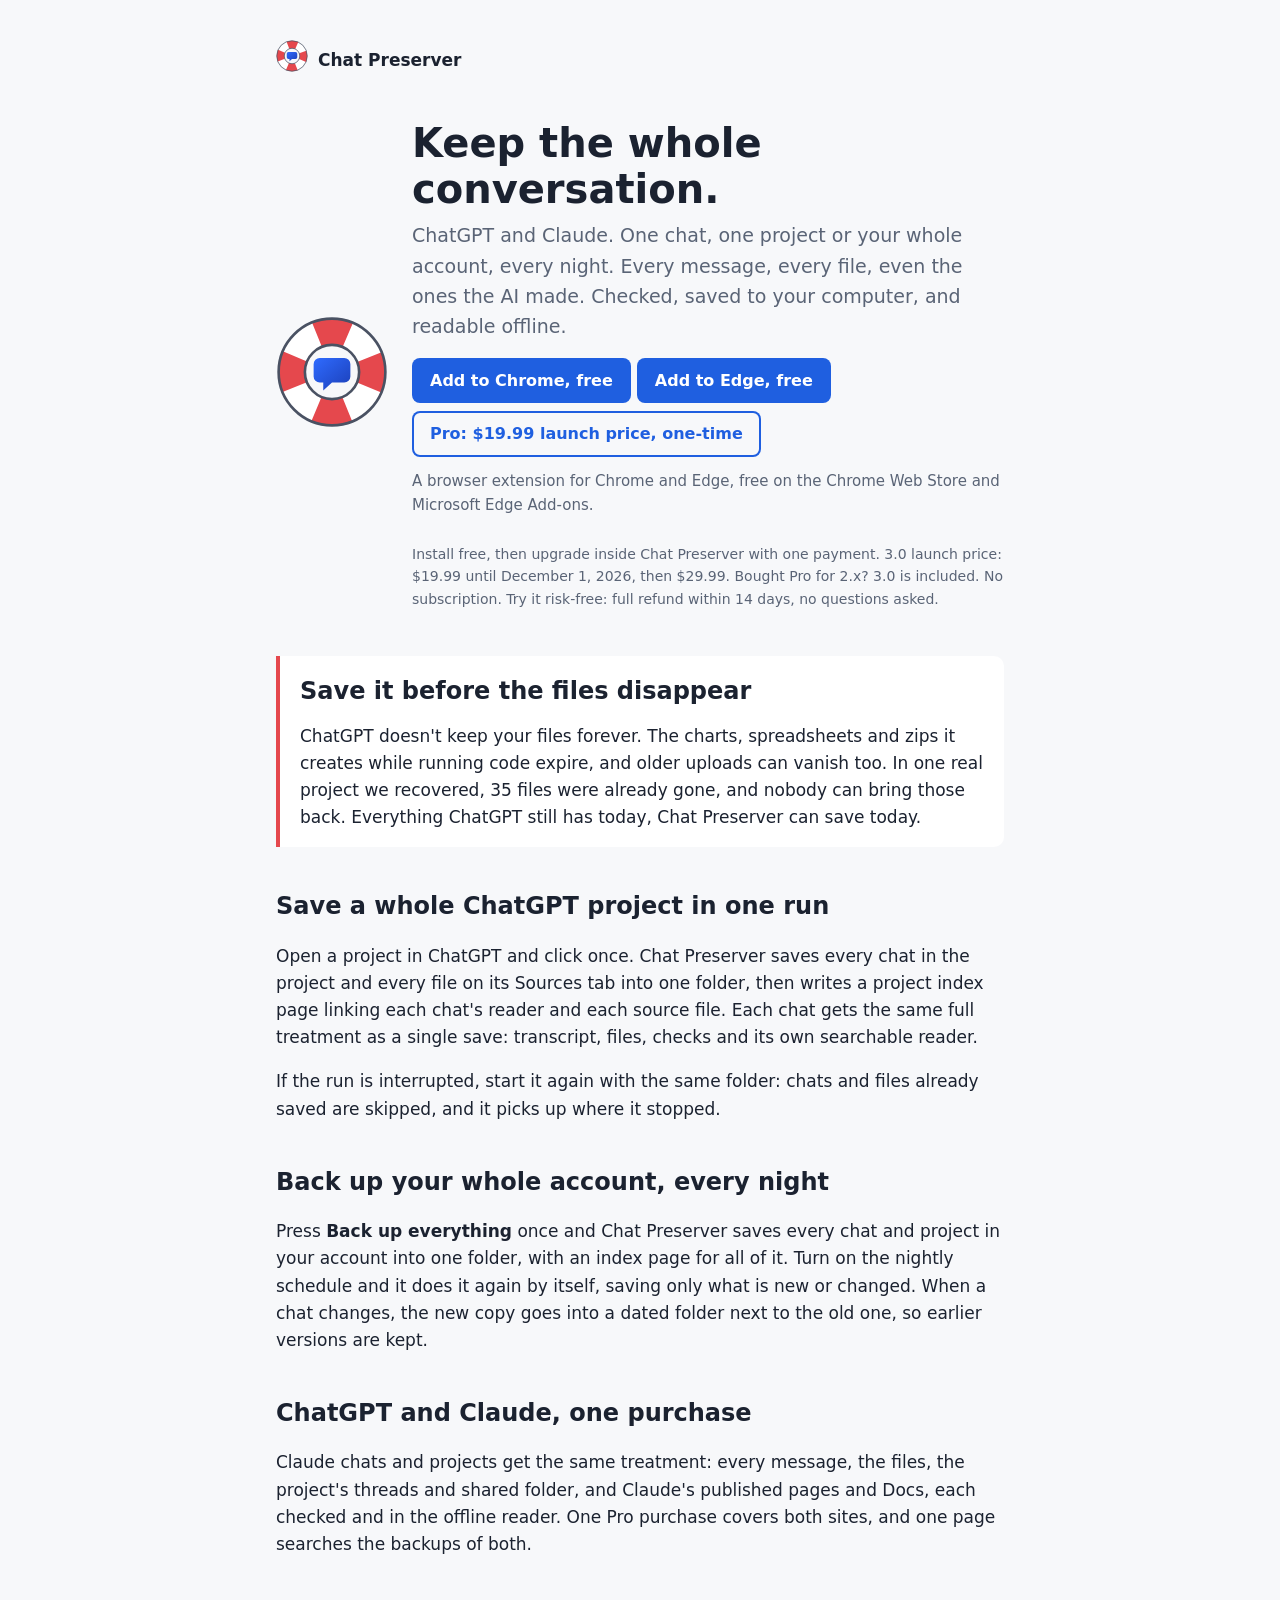
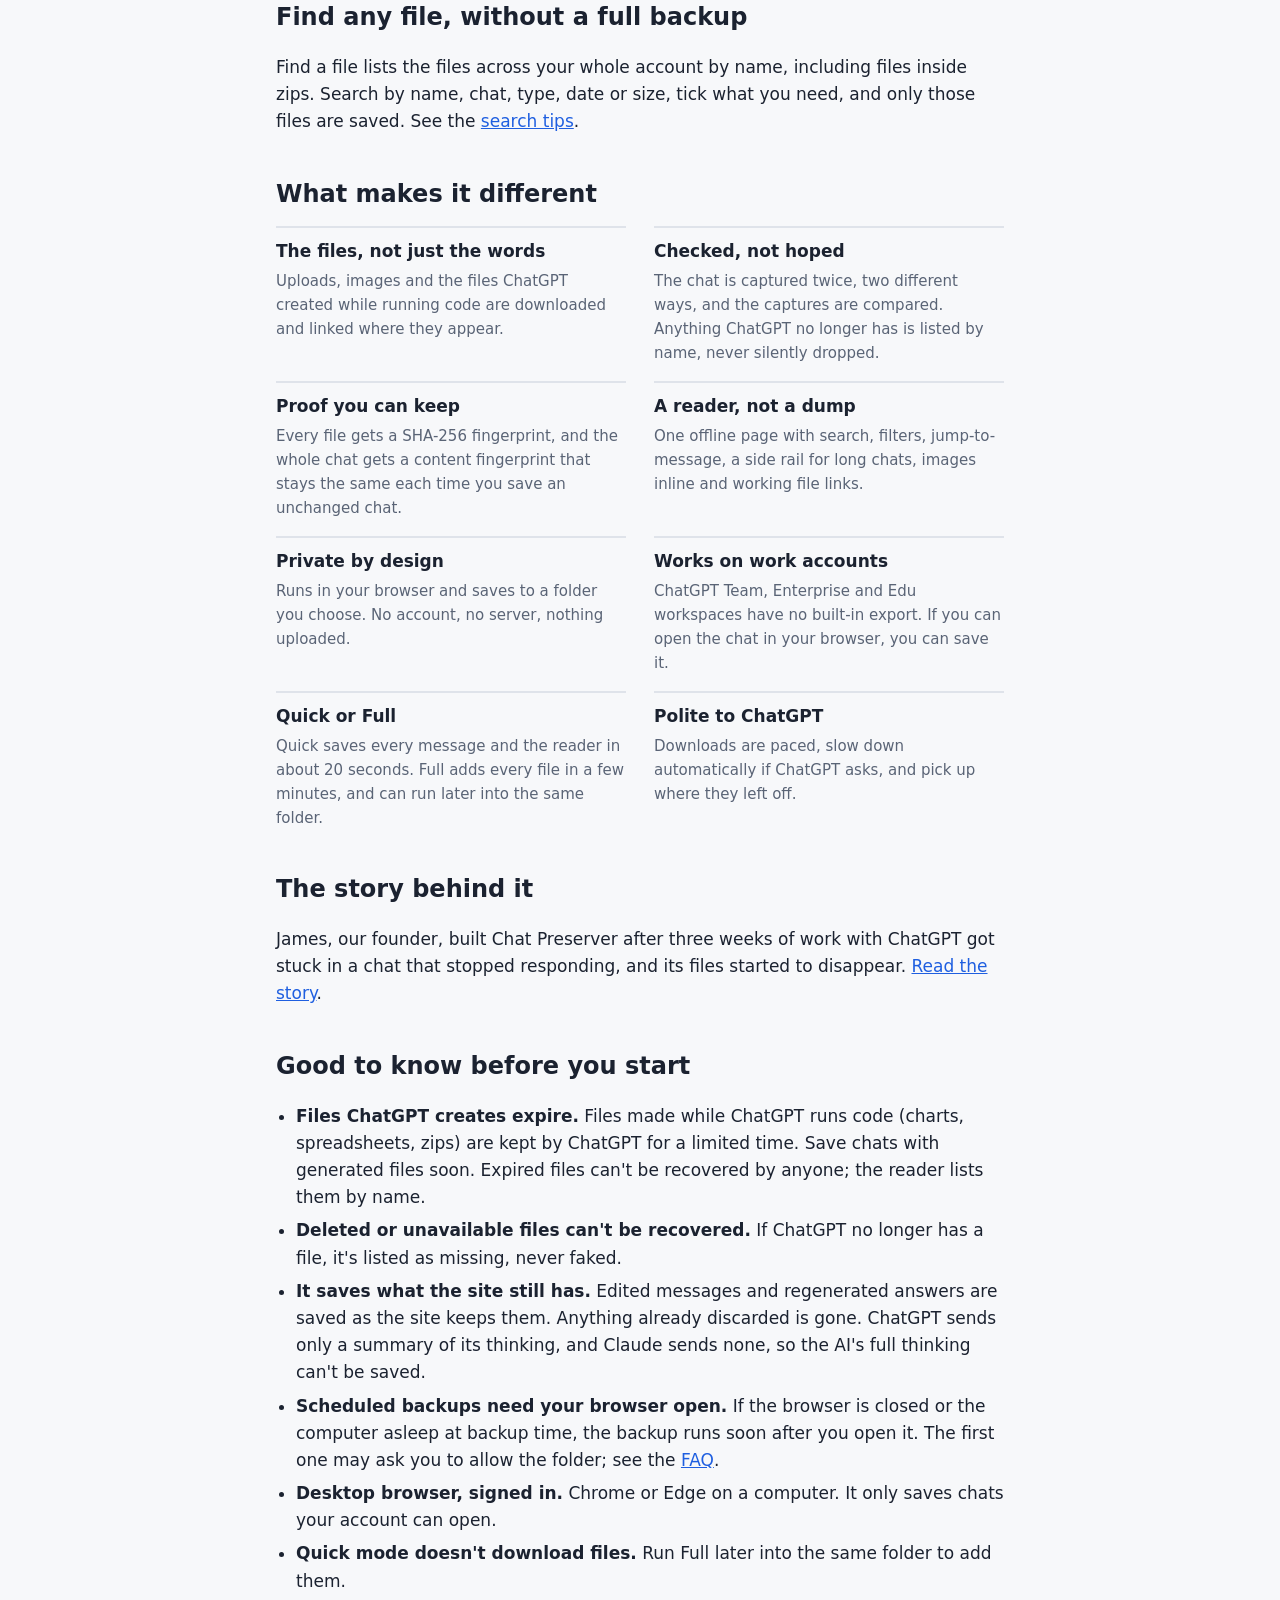
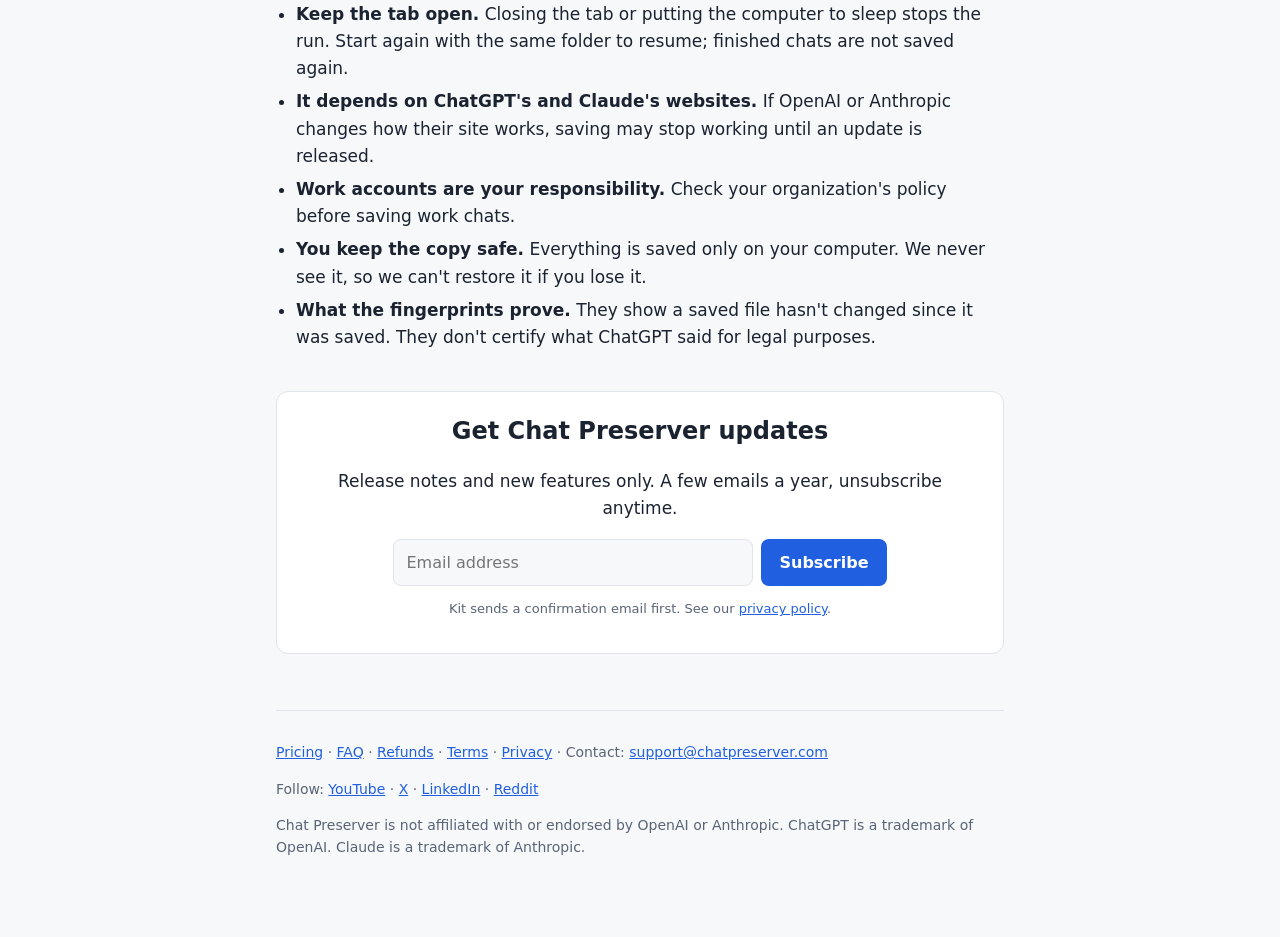
==== index.html @ 9f82b0f8 "3.0 site: FAQ page, pricing and launch price notice, Claude and whole-account backup copy, privacy f" ====
<!doctype html>
<html lang="en">
<head>
<meta charset="utf-8">
<meta name="viewport" content="width=device-width, initial-scale=1">
<meta name="color-scheme" content="light dark">
<title>Chat Preserver: back up your ChatGPT and Claude chats, with their files</title>
<meta name="description" content="Back up your whole ChatGPT and Claude account, every night: every chat, project and file, checked, versioned and in a searchable offline reader.">
<link rel="icon" href="favicon.png">
<link rel="stylesheet" href="style.css">
</head>
<body>
<main>
  <header class="top"><a href="./"><img src="icon.svg" alt=""></a><a href="./">Chat Preserver</a></header>

  <section class="hero">
    <img src="icon.svg" alt="Chat Preserver icon: a chat bubble inside a life ring">
    <div>
      <h1>Keep the whole conversation.</h1>
      <p class="sub">ChatGPT and Claude. One chat, one project or your whole account, every night. Every message, every file, even the ones the AI made. Checked, saved to your computer, and readable offline.</p>
      <p class="cta"><a class="button" href="https://chromewebstore.google.com/detail/lnanhkpmopngcncfocjbonpcolkplkpj">Add to Chrome, free</a><a class="button" href="https://microsoftedge.microsoft.com/addons/detail/ndkpbcppocceaidgeeogmkhkhfbmdhgp">Add to Edge, free</a><a class="button secondary" href="pricing/">Pro: $19.99 launch price, one-time</a><br><span>A browser extension for Chrome and Edge, free on the Chrome Web Store and Microsoft Edge Add-ons.</span></p>
      <p class="signup"><span>Install free, then upgrade inside Chat Preserver with one payment. 3.0 launch price: $19.99 until December 1, 2026, then $29.99. Bought Pro for 2.x? 3.0 is included. No subscription. Try it risk-free: full refund within 14 days, no questions asked.</span></p>
    </div>
  </section>

  <div class="urgent">
    <h2>Save it before the files disappear</h2>
    <p>ChatGPT doesn't keep your files forever. The charts, spreadsheets and zips it creates while running code expire, and older uploads can vanish too. In one real project we recovered, 35 files were already gone, and nobody can bring those back. Everything ChatGPT still has today, Chat Preserver can save today.</p>
  </div>

  <h2>Save a whole ChatGPT project in one run</h2>
  <p>Open a project in ChatGPT and click once. Chat Preserver saves every chat in the project and every file on its Sources tab into one folder, then writes a project index page linking each chat's reader and each source file. Each chat gets the same full treatment as a single save: transcript, files, checks and its own searchable reader.</p>
  <p>If the run is interrupted, start it again with the same folder: chats and files already saved are skipped, and it picks up where it stopped.</p>

  <h2>Back up your whole account, every night</h2>
  <p>Press <strong>Back up everything</strong> once and Chat Preserver saves every chat and project in your account into one folder, with an index page for all of it. Turn on the nightly schedule and it does it again by itself, saving only what is new or changed. When a chat changes, the new copy goes into a dated folder next to the old one, so earlier versions are kept.</p>

  <h2>ChatGPT and Claude, one purchase</h2>
  <p>Claude chats and projects get the same treatment: every message, the files, the project's threads and shared folder, and Claude's published pages and Docs, each checked and in the offline reader. One Pro purchase covers both sites, and one page searches the backups of both.</p>

  <h2>Find any file, without a full backup</h2>
  <p>Find a file lists the files across your whole account by name, including files inside zips. Search by name, chat, type, date or size, tick what you need, and only those files are saved. See the <a href="faq/#find">search tips</a>.</p>

  <h2>What makes it different</h2>
  <div class="grid">
    <div><h3>The files, not just the words</h3><p>Uploads, images and the files ChatGPT created while running code are downloaded and linked where they appear.</p></div>
    <div><h3>Checked, not hoped</h3><p>The chat is captured twice, two different ways, and the captures are compared. Anything ChatGPT no longer has is listed by name, never silently dropped.</p></div>
    <div><h3>Proof you can keep</h3><p>Every file gets a SHA-256 fingerprint, and the whole chat gets a content fingerprint that stays the same each time you save an unchanged chat.</p></div>
    <div><h3>A reader, not a dump</h3><p>One offline page with search, filters, jump-to-message, a side rail for long chats, images inline and working file links.</p></div>
    <div><h3>Private by design</h3><p>Runs in your browser and saves to a folder you choose. No account, no server, nothing uploaded.</p></div>
    <div><h3>Works on work accounts</h3><p>ChatGPT Team, Enterprise and Edu workspaces have no built-in export. If you can open the chat in your browser, you can save it.</p></div>
    <div><h3>Quick or Full</h3><p>Quick saves every message and the reader in about 20 seconds. Full adds every file in a few minutes, and can run later into the same folder.</p></div>
    <div><h3>Polite to ChatGPT</h3><p>Downloads are paced, slow down automatically if ChatGPT asks, and pick up where they left off.</p></div>
  </div>

  <h2>The story behind it</h2>
  <p>James, our founder, built Chat Preserver after three weeks of work with ChatGPT got stuck in a chat that stopped responding, and its files started to disappear. <a href="story/">Read the story</a>.</p>

  <h2>Good to know before you start</h2>
  <ul>
    <li><strong>Files ChatGPT creates expire.</strong> Files made while ChatGPT runs code (charts, spreadsheets, zips) are kept by ChatGPT for a limited time. Save chats with generated files soon. Expired files can't be recovered by anyone; the reader lists them by name.</li>
    <li><strong>Deleted or unavailable files can't be recovered.</strong> If ChatGPT no longer has a file, it's listed as missing, never faked.</li>
    <li><strong>It saves what the site still has.</strong> Edited messages and regenerated answers are saved as the site keeps them. Anything already discarded is gone. ChatGPT sends only a summary of its thinking, and Claude sends none, so the AI's full thinking can't be saved.</li>
    <li><strong>Scheduled backups need your browser open.</strong> If the browser is closed or the computer asleep at backup time, the backup runs soon after you open it. The first one may ask you to allow the folder; see the <a href="faq/#schedule">FAQ</a>.</li>
    <li><strong>Desktop browser, signed in.</strong> Chrome or Edge on a computer. It only saves chats your account can open.</li>
    <li><strong>Quick mode doesn't download files.</strong> Run Full later into the same folder to add them.</li>
    <li><strong>Keep the tab open.</strong> Closing the tab or putting the computer to sleep stops the run. Start again with the same folder to resume; finished chats are not saved again.</li>
    <li><strong>It depends on ChatGPT's and Claude's websites.</strong> If OpenAI or Anthropic changes how their site works, saving may stop working until an update is released.</li>
    <li><strong>Work accounts are your responsibility.</strong> Check your organization's policy before saving work chats.</li>
    <li><strong>You keep the copy safe.</strong> Everything is saved only on your computer. We never see it, so we can't restore it if you lose it.</li>
    <li><strong>What the fingerprints prove.</strong> They show a saved file hasn't changed since it was saved. They don't certify what ChatGPT said for legal purposes.</li>
  </ul>

  <section class="updates" id="updates">
    <h2>Get Chat Preserver updates</h2>
    <p>Release notes and new features only. A few emails a year, unsubscribe anytime.</p>
    <form action="https://app.kit.com/forms/10075467/subscriptions" method="post">
      <label class="sr" for="updates-email">Email address</label>
      <input id="updates-email" name="email_address" type="email" placeholder="Email address" autocomplete="email" required>
      <button class="button" type="submit">Subscribe</button>
    </form>
    <p class="fine">Kit sends a confirmation email first. See our <a href="privacy/">privacy policy</a>.</p>
  </section>

  <footer>
    <p><a href="pricing/">Pricing</a> · <a href="faq/">FAQ</a> · <a href="refunds/">Refunds</a> · <a href="terms/">Terms</a> · <a href="privacy/">Privacy</a> · Contact: <a href="mailto:support@chatpreserver.com">support@chatpreserver.com</a></p>
    <p>Follow: <a href="https://www.youtube.com/@ChatPreserver">YouTube</a> · <a href="https://x.com/chatpreserver">X</a> · <a href="https://www.linkedin.com/company/chat-preserver">LinkedIn</a> · <a href="https://www.reddit.com/user/ChatPreserverDev">Reddit</a></p>
    <p>Chat Preserver is not affiliated with or endorsed by OpenAI or Anthropic. ChatGPT is a trademark of OpenAI. Claude is a trademark of Anthropic.</p>
  </footer>
</main>
</body>
</html>
---- style.css ----
:root { --bg: #f7f8fa; --fg: #1b2230; --muted: #5a6476; --line: #dfe3ea; --card: #fff; --accent: #1f5fe0; }
@media (prefers-color-scheme: dark) { :root { --bg: #12161d; --fg: #e7eaf0; --muted: #9ba5b6; --line: #2a3140; --card: #191e27; --accent: #6b9dff; } }
* { box-sizing: border-box; }
body { margin: 0; background: var(--bg); color: var(--fg); font: 17px/1.6 system-ui, -apple-system, "Segoe UI", sans-serif; }
main { max-width: 760px; margin: 0 auto; padding: 40px 16px 64px; }
a { color: var(--accent); }
header.top { display: flex; align-items: center; gap: 10px; font-weight: 700; }
header.top img { width: 32px; height: 32px; }
header.top a { color: inherit; text-decoration: none; }
.hero { display: grid; grid-template-columns: auto 1fr; gap: 24px; align-items: center; margin: 40px 0 32px; }
.hero img { width: 112px; height: 112px; }
h1 { font-size: 40px; line-height: 1.15; margin: 0 0 8px; }
h2 { font-size: 24px; margin: 40px 0 12px; }
h3 { font-size: 17px; margin: 0 0 4px; }
.sub { color: var(--muted); font-size: 19px; margin: 0; }
.cta { margin-top: 16px; color: var(--muted); font-size: 15px; }
.grid { display: grid; grid-template-columns: repeat(2, minmax(0, 1fr)); gap: 16px 28px; }
.grid div { border-top: 2px solid var(--line); padding-top: 10px; }
.grid p { margin: 0; color: var(--muted); font-size: 15px; }
ul { padding-left: 20px; } li { margin: 6px 0; }
table { border-collapse: collapse; width: 100%; font-size: 15px; }
th, td { text-align: left; vertical-align: top; padding: 8px 10px; border-bottom: 1px solid var(--line); }
.tablewrap { overflow-x: auto; }
footer { margin-top: 56px; padding-top: 16px; border-top: 1px solid var(--line); color: var(--muted); font-size: 14px; }
@media (max-width: 600px) { .hero, .grid { grid-template-columns: 1fr; } h1 { font-size: 32px; } }
.signup { margin-top: 18px; font-size: 14px; color: var(--muted); }
.signup span { display: inline-block; margin-top: 8px; }
.button { display: inline-block; background: var(--accent); color: #fff; text-decoration: none; font-weight: 600; font-size: 16px; padding: 10px 18px; border-radius: 8px; }
.button:hover { filter: brightness(1.08); }
.button.secondary { background: transparent; color: var(--accent); box-shadow: inset 0 0 0 2px var(--accent); }
.cta .button { margin: 0 6px 8px 0; }
.cta span { display: inline-block; margin-top: 4px; }
.urgent { margin: 8px 0 0; padding: 4px 20px 16px; border-left: 4px solid #e5484d; background: var(--card); border-radius: 0 10px 10px 0; }
.urgent h2 { margin-top: 12px; }
.urgent p { margin: 0; }

/* Email updates signup (Kit form, posted without Kit's script) */
.updates { margin: 40px 0 8px; padding: 20px 22px; background: var(--card); border: 1px solid var(--line); border-radius: 12px; text-align: center; }
.updates h2 { margin-top: 0; }
.updates form { display: flex; gap: 8px; flex-wrap: wrap; justify-content: center; margin: 14px 0 6px; }
.updates input { flex: 1 1 240px; max-width: 360px; font: inherit; font-size: 16px; padding: 10px 12px; border: 1px solid var(--line); border-radius: 8px; background: var(--bg); color: inherit; }
.updates button { border: 0; cursor: pointer; font-family: inherit; }
.updates .fine { font-size: 13px; color: var(--muted); }
.sr { position: absolute; width: 1px; height: 1px; overflow: hidden; clip: rect(0 0 0 0); white-space: nowrap; }

/* Price notice (3.0 launch price) */
.notice { margin: 20px 0 8px; padding: 6px 20px; border-left: 4px solid var(--accent); background: var(--card); border-radius: 0 10px 10px 0; }
.notice p { margin: 10px 0; }

/* FAQ */
.faq h3 { font-size: 18px; margin: 28px 0 6px; }
.faq p, .faq ul { margin: 6px 0; }
.toc { columns: 2; font-size: 15px; } @media (max-width: 600px) { .toc { columns: 1; } }
code { font-size: 0.92em; background: var(--card); border: 1px solid var(--line); border-radius: 4px; padding: 0 4px; }
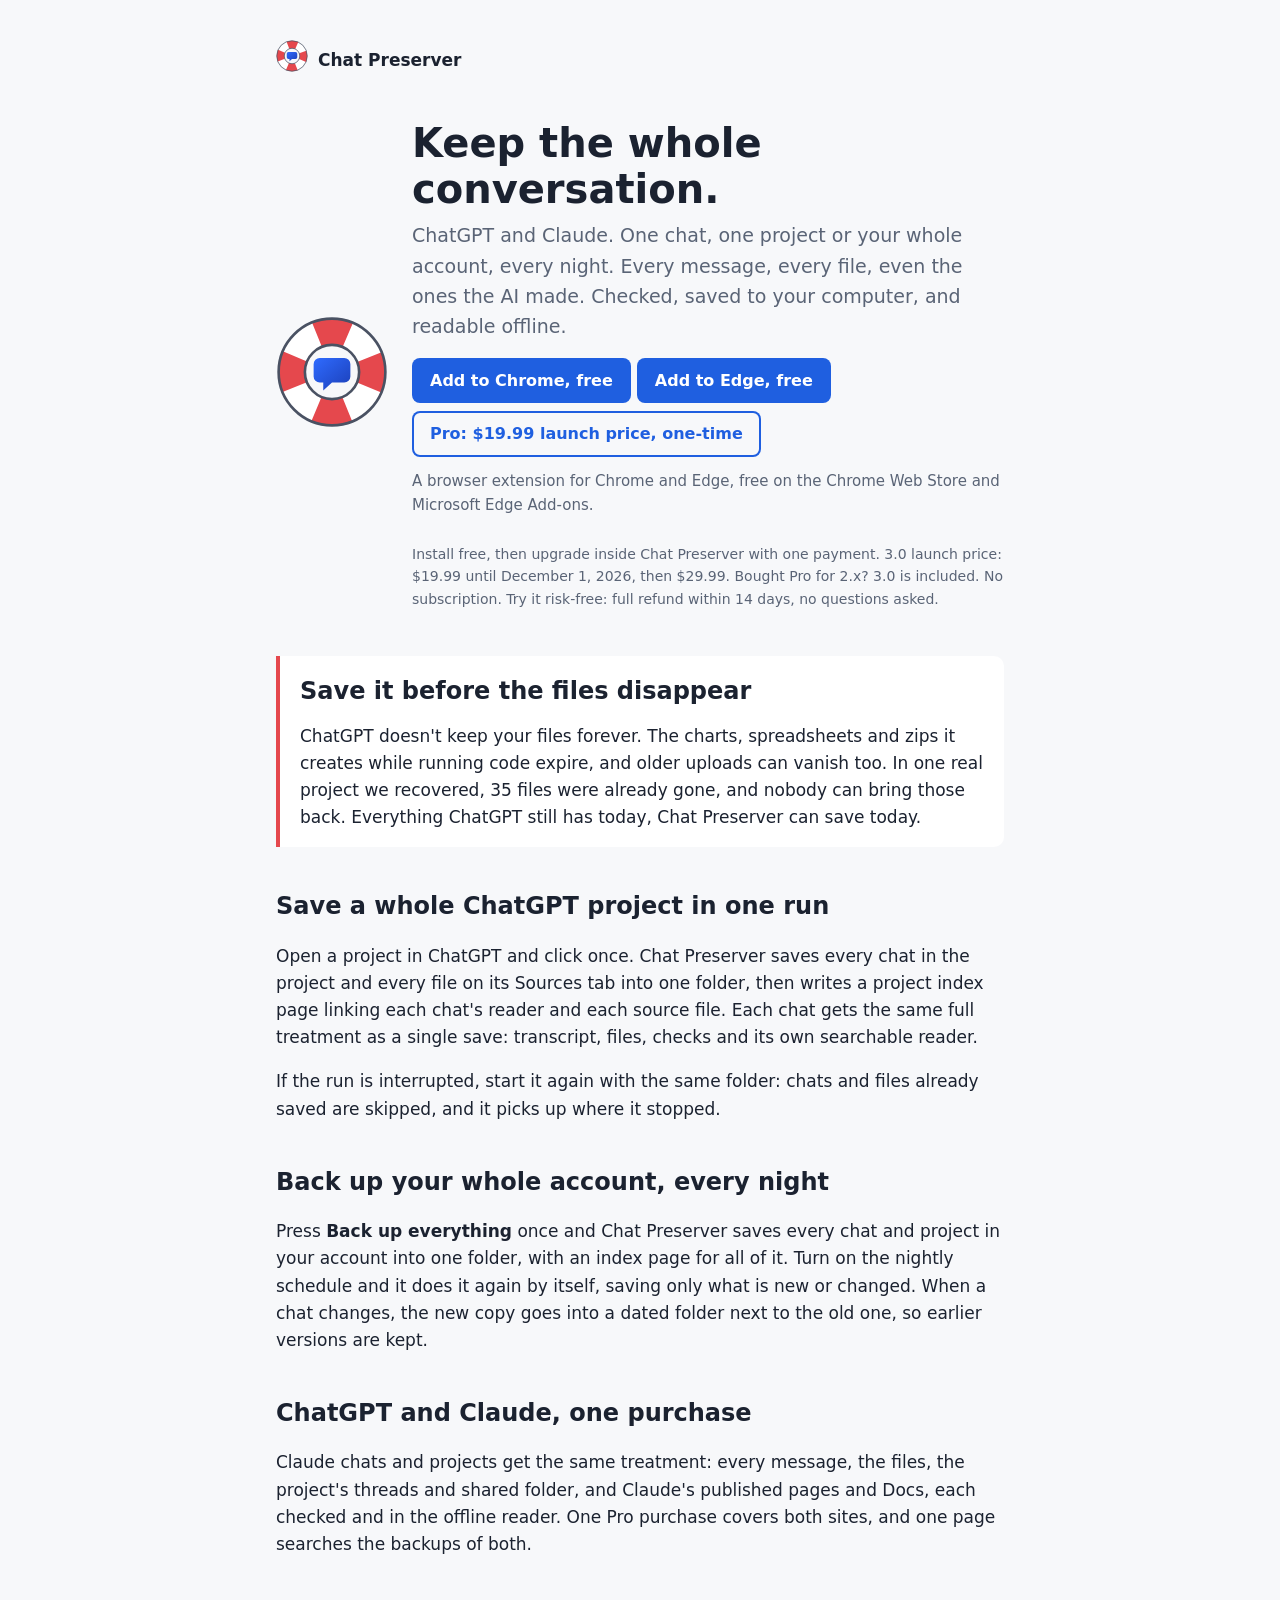
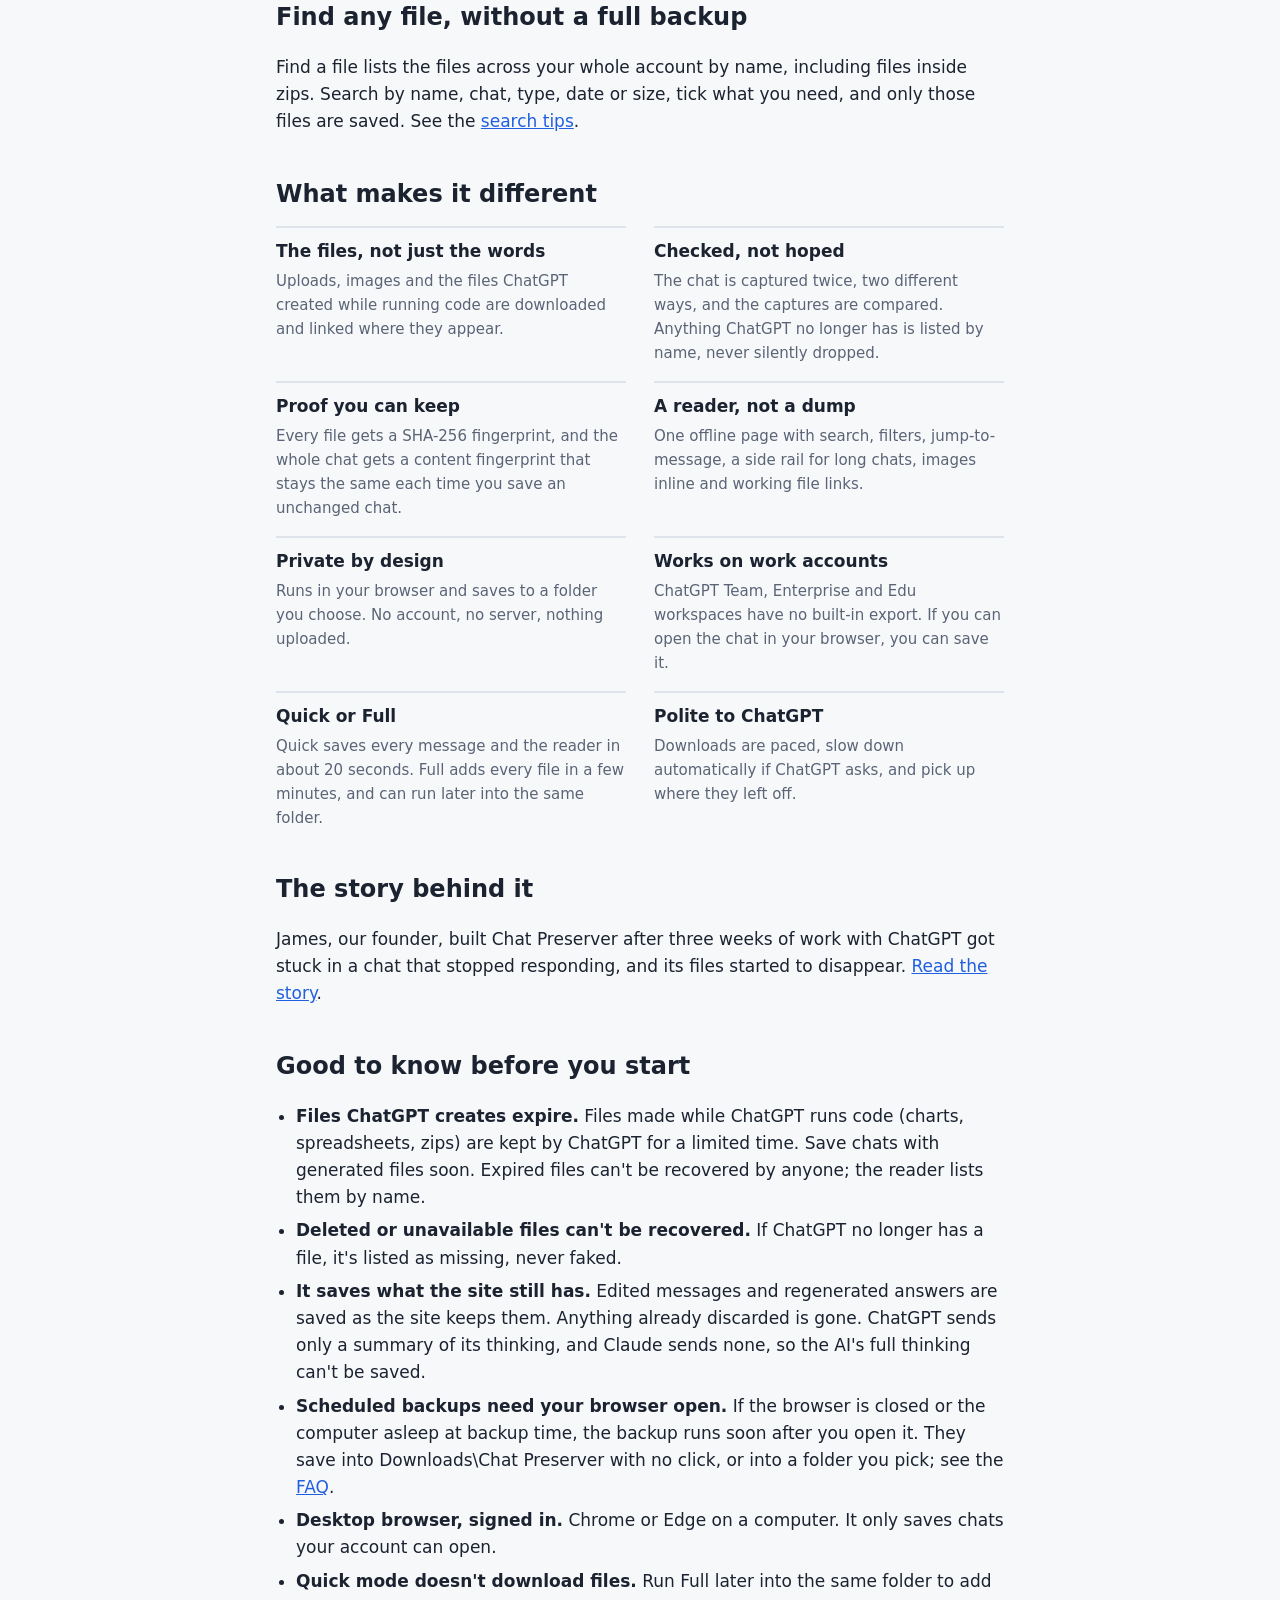
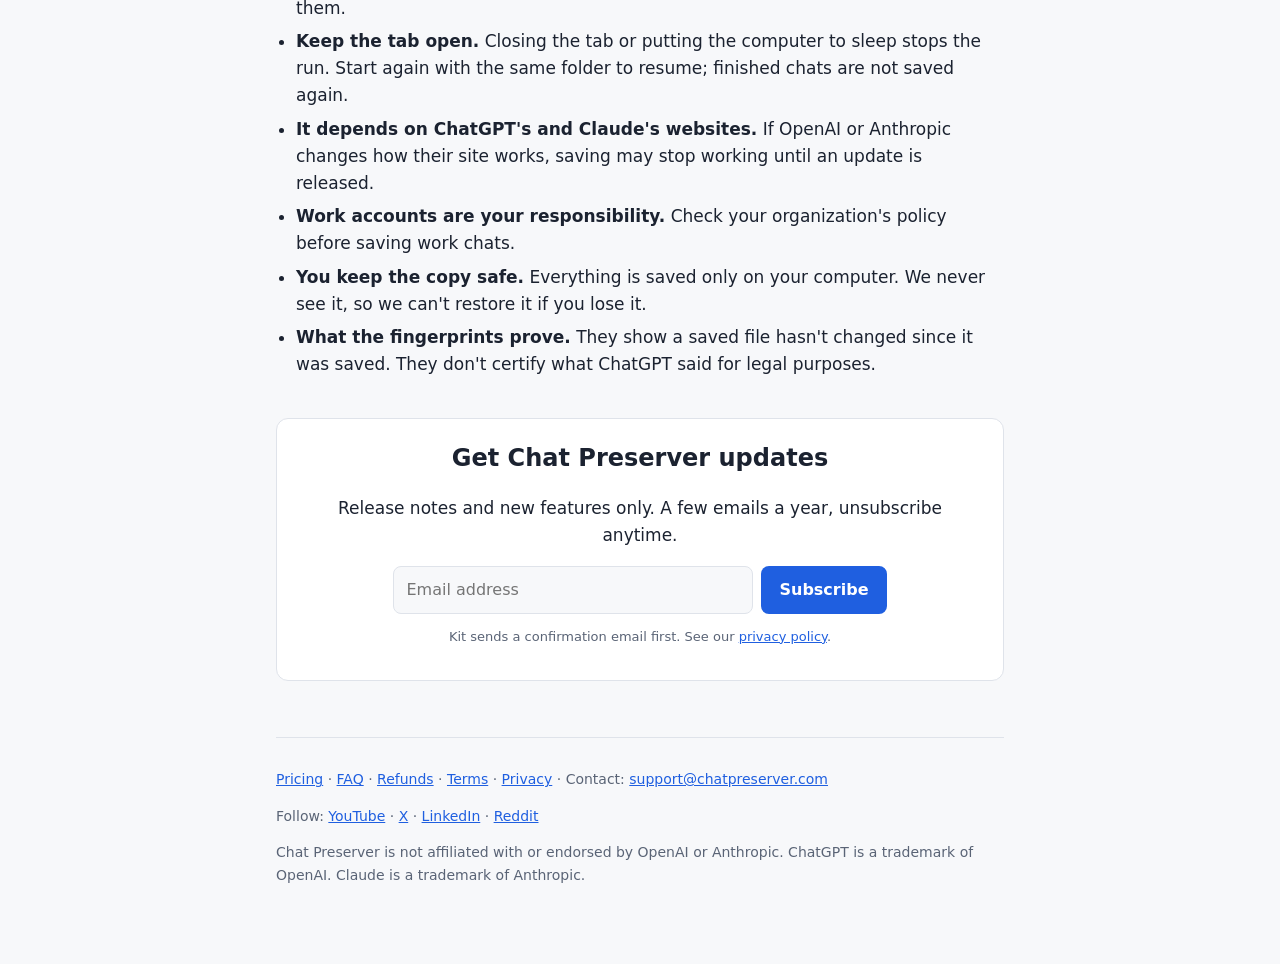
==== commit bf29f57b: "3.0 site: scheduled backups save to Downloads by default; add downloads permission Drops the "Allow " ====
--- a/index.html
+++ b/index.html
@@ -61,7 +61,7 @@
     <li><strong>Files ChatGPT creates expire.</strong> Files made while ChatGPT runs code (charts, spreadsheets, zips) are kept by ChatGPT for a limited time. Save chats with generated files soon. Expired files can't be recovered by anyone; the reader lists them by name.</li>
     <li><strong>Deleted or unavailable files can't be recovered.</strong> If ChatGPT no longer has a file, it's listed as missing, never faked.</li>
     <li><strong>It saves what the site still has.</strong> Edited messages and regenerated answers are saved as the site keeps them. Anything already discarded is gone. ChatGPT sends only a summary of its thinking, and Claude sends none, so the AI's full thinking can't be saved.</li>
-    <li><strong>Scheduled backups need your browser open.</strong> If the browser is closed or the computer asleep at backup time, the backup runs soon after you open it. The first one may ask you to allow the folder; see the <a href="faq/#schedule">FAQ</a>.</li>
+    <li><strong>Scheduled backups need your browser open.</strong> If the browser is closed or the computer asleep at backup time, the backup runs soon after you open it. They save into Downloads\Chat Preserver with no click, or into a folder you pick; see the <a href="faq/#schedule">FAQ</a>.</li>
     <li><strong>Desktop browser, signed in.</strong> Chrome or Edge on a computer. It only saves chats your account can open.</li>
     <li><strong>Quick mode doesn't download files.</strong> Run Full later into the same folder to add them.</li>
     <li><strong>Keep the tab open.</strong> Closing the tab or putting the computer to sleep stops the run. Start again with the same folder to resume; finished chats are not saved again.</li>
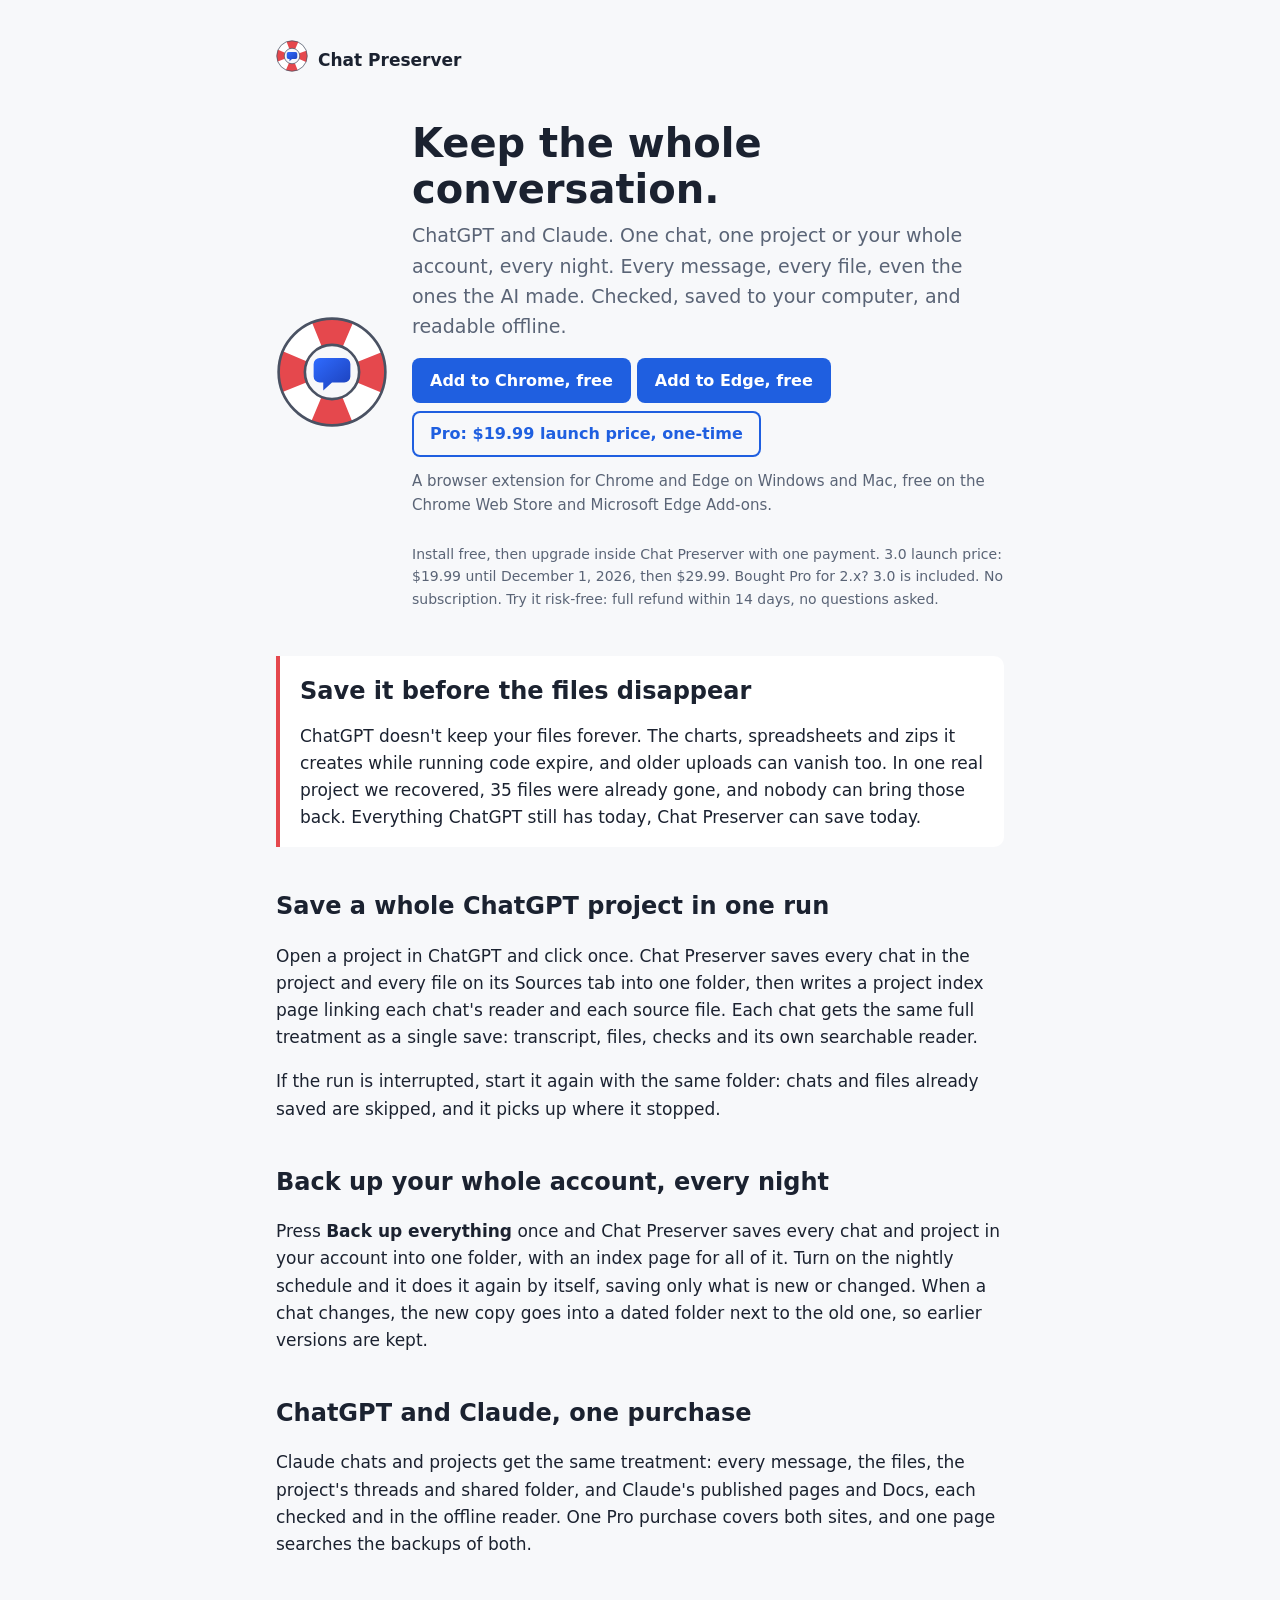
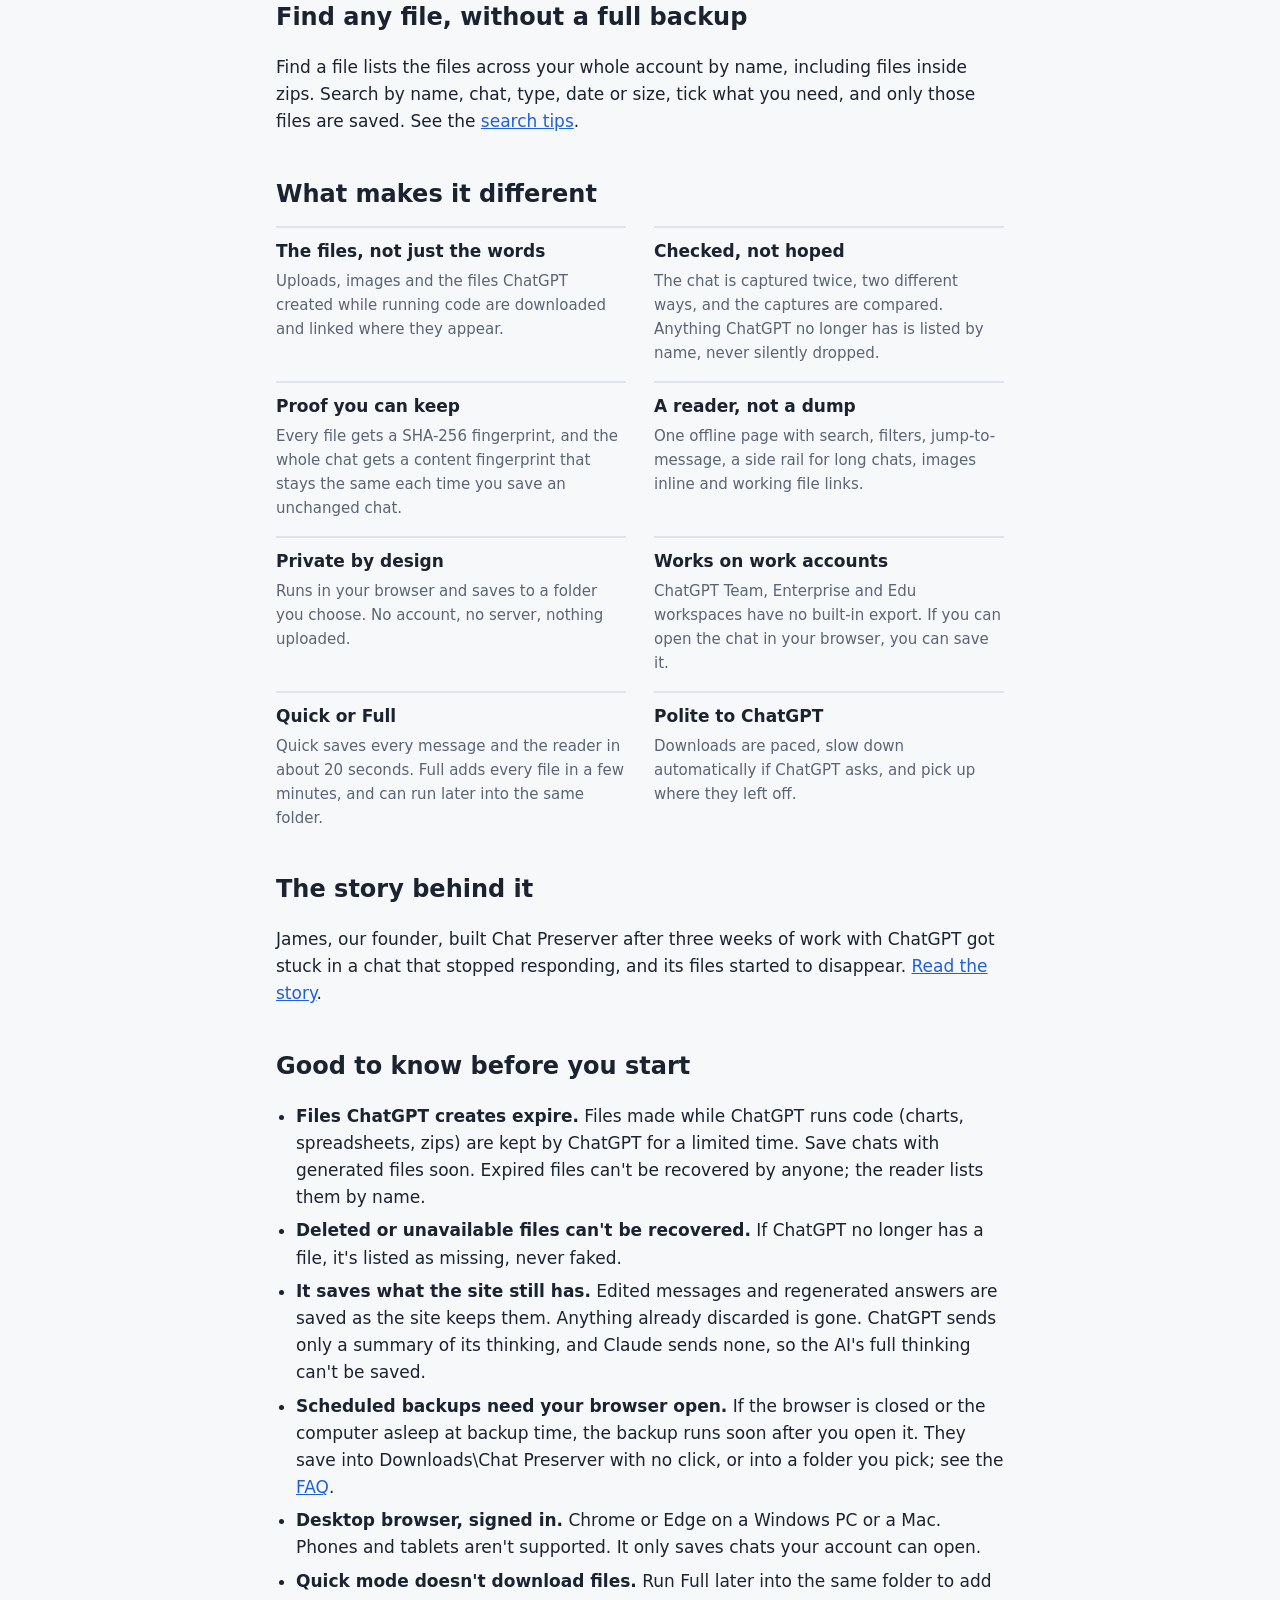
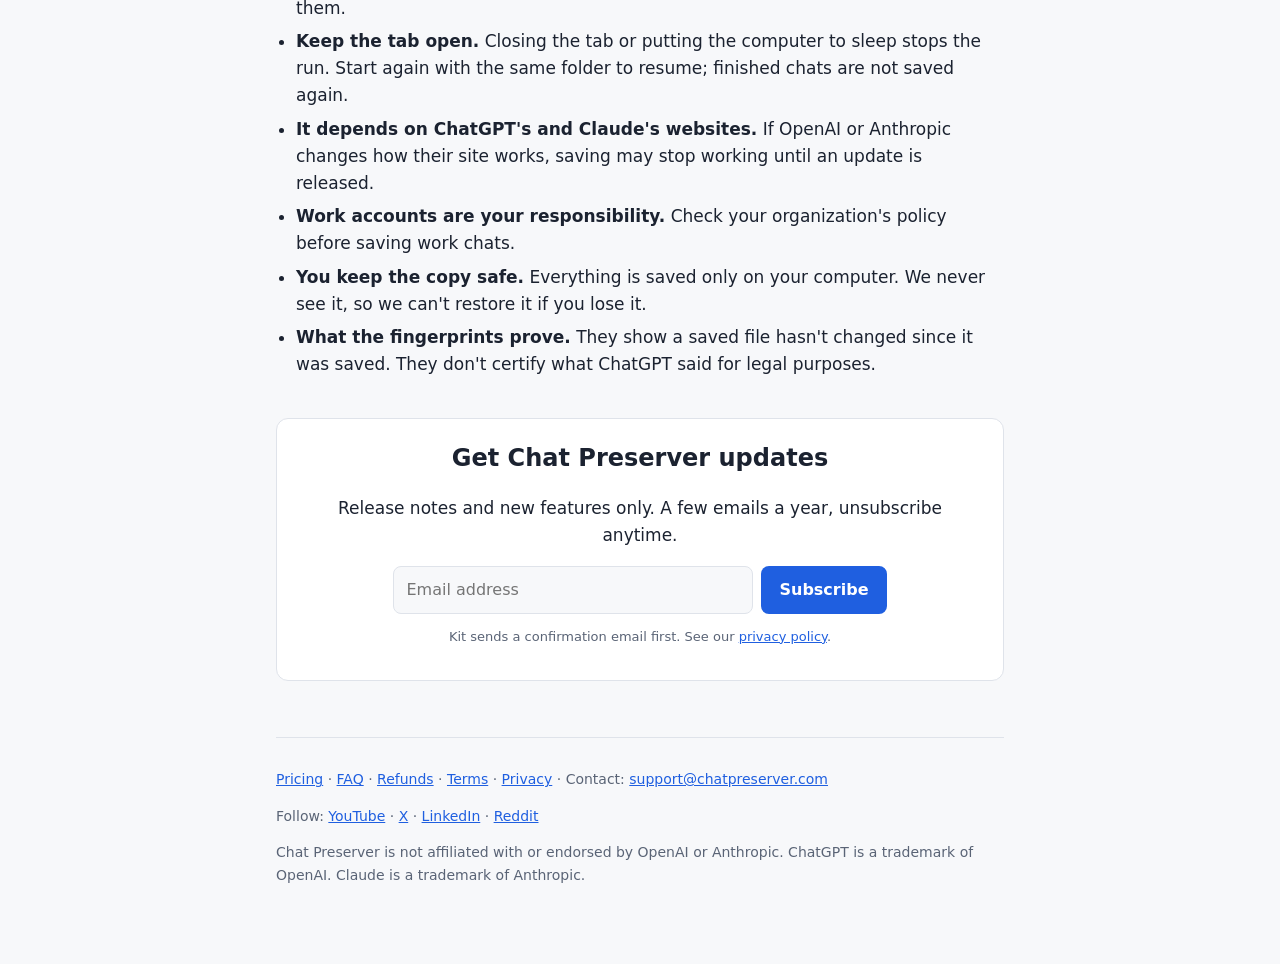
==== commit cb5f0554: "Say it works in Chrome and Edge on Windows and Mac Co-Authored-By: Claude Opus 5.5 <noreply@anthropi" ====
--- a/index.html
+++ b/index.html
@@ -18,7 +18,7 @@
     <div>
       <h1>Keep the whole conversation.</h1>
       <p class="sub">ChatGPT and Claude. One chat, one project or your whole account, every night. Every message, every file, even the ones the AI made. Checked, saved to your computer, and readable offline.</p>
-      <p class="cta"><a class="button" href="https://chromewebstore.google.com/detail/lnanhkpmopngcncfocjbonpcolkplkpj">Add to Chrome, free</a><a class="button" href="https://microsoftedge.microsoft.com/addons/detail/ndkpbcppocceaidgeeogmkhkhfbmdhgp">Add to Edge, free</a><a class="button secondary" href="pricing/">Pro: $19.99 launch price, one-time</a><br><span>A browser extension for Chrome and Edge, free on the Chrome Web Store and Microsoft Edge Add-ons.</span></p>
+      <p class="cta"><a class="button" href="https://chromewebstore.google.com/detail/lnanhkpmopngcncfocjbonpcolkplkpj">Add to Chrome, free</a><a class="button" href="https://microsoftedge.microsoft.com/addons/detail/ndkpbcppocceaidgeeogmkhkhfbmdhgp">Add to Edge, free</a><a class="button secondary" href="pricing/">Pro: $19.99 launch price, one-time</a><br><span>A browser extension for Chrome and Edge on Windows and Mac, free on the Chrome Web Store and Microsoft Edge Add-ons.</span></p>
       <p class="signup"><span>Install free, then upgrade inside Chat Preserver with one payment. 3.0 launch price: $19.99 until December 1, 2026, then $29.99. Bought Pro for 2.x? 3.0 is included. No subscription. Try it risk-free: full refund within 14 days, no questions asked.</span></p>
     </div>
   </section>
@@ -62,7 +62,7 @@
     <li><strong>Deleted or unavailable files can't be recovered.</strong> If ChatGPT no longer has a file, it's listed as missing, never faked.</li>
     <li><strong>It saves what the site still has.</strong> Edited messages and regenerated answers are saved as the site keeps them. Anything already discarded is gone. ChatGPT sends only a summary of its thinking, and Claude sends none, so the AI's full thinking can't be saved.</li>
     <li><strong>Scheduled backups need your browser open.</strong> If the browser is closed or the computer asleep at backup time, the backup runs soon after you open it. They save into Downloads\Chat Preserver with no click, or into a folder you pick; see the <a href="faq/#schedule">FAQ</a>.</li>
-    <li><strong>Desktop browser, signed in.</strong> Chrome or Edge on a computer. It only saves chats your account can open.</li>
+    <li><strong>Desktop browser, signed in.</strong> Chrome or Edge on a Windows PC or a Mac. Phones and tablets aren't supported. It only saves chats your account can open.</li>
     <li><strong>Quick mode doesn't download files.</strong> Run Full later into the same folder to add them.</li>
     <li><strong>Keep the tab open.</strong> Closing the tab or putting the computer to sleep stops the run. Start again with the same folder to resume; finished chats are not saved again.</li>
     <li><strong>It depends on ChatGPT's and Claude's websites.</strong> If OpenAI or Anthropic changes how their site works, saving may stop working until an update is released.</li>
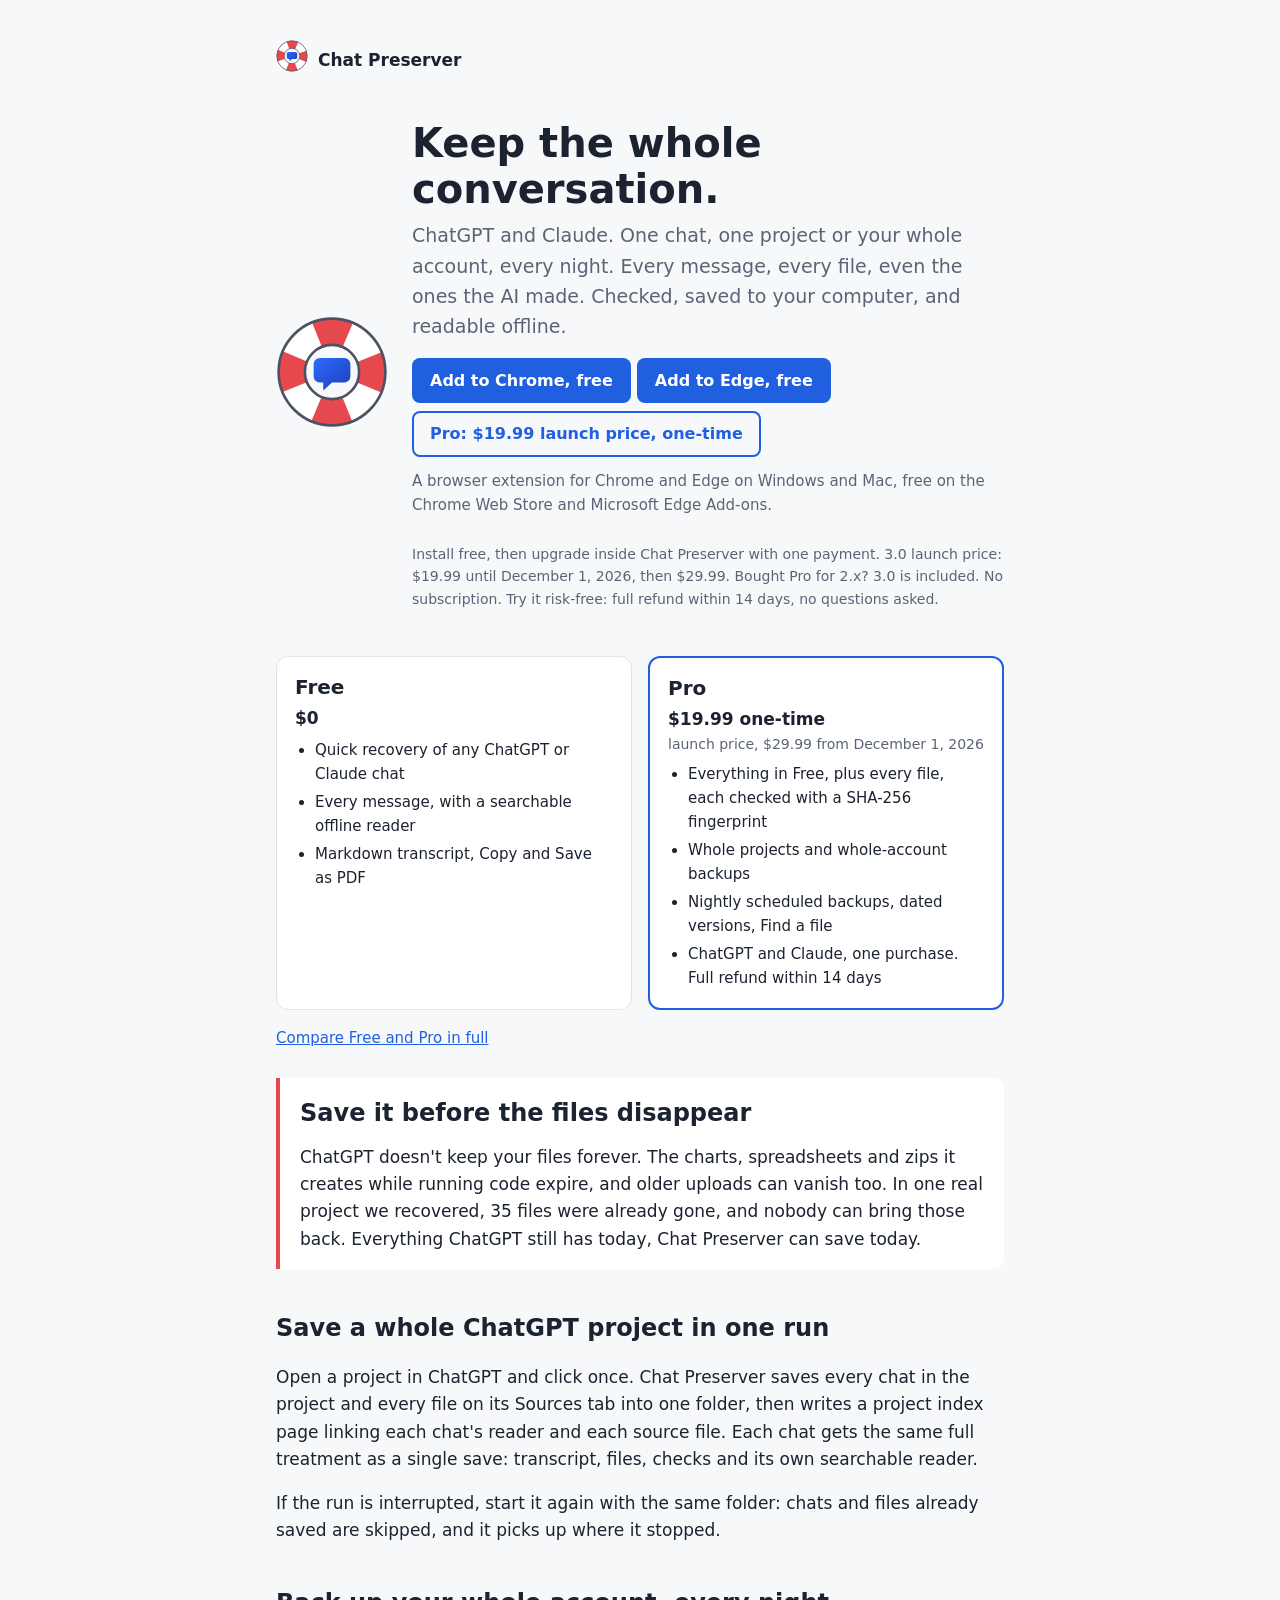
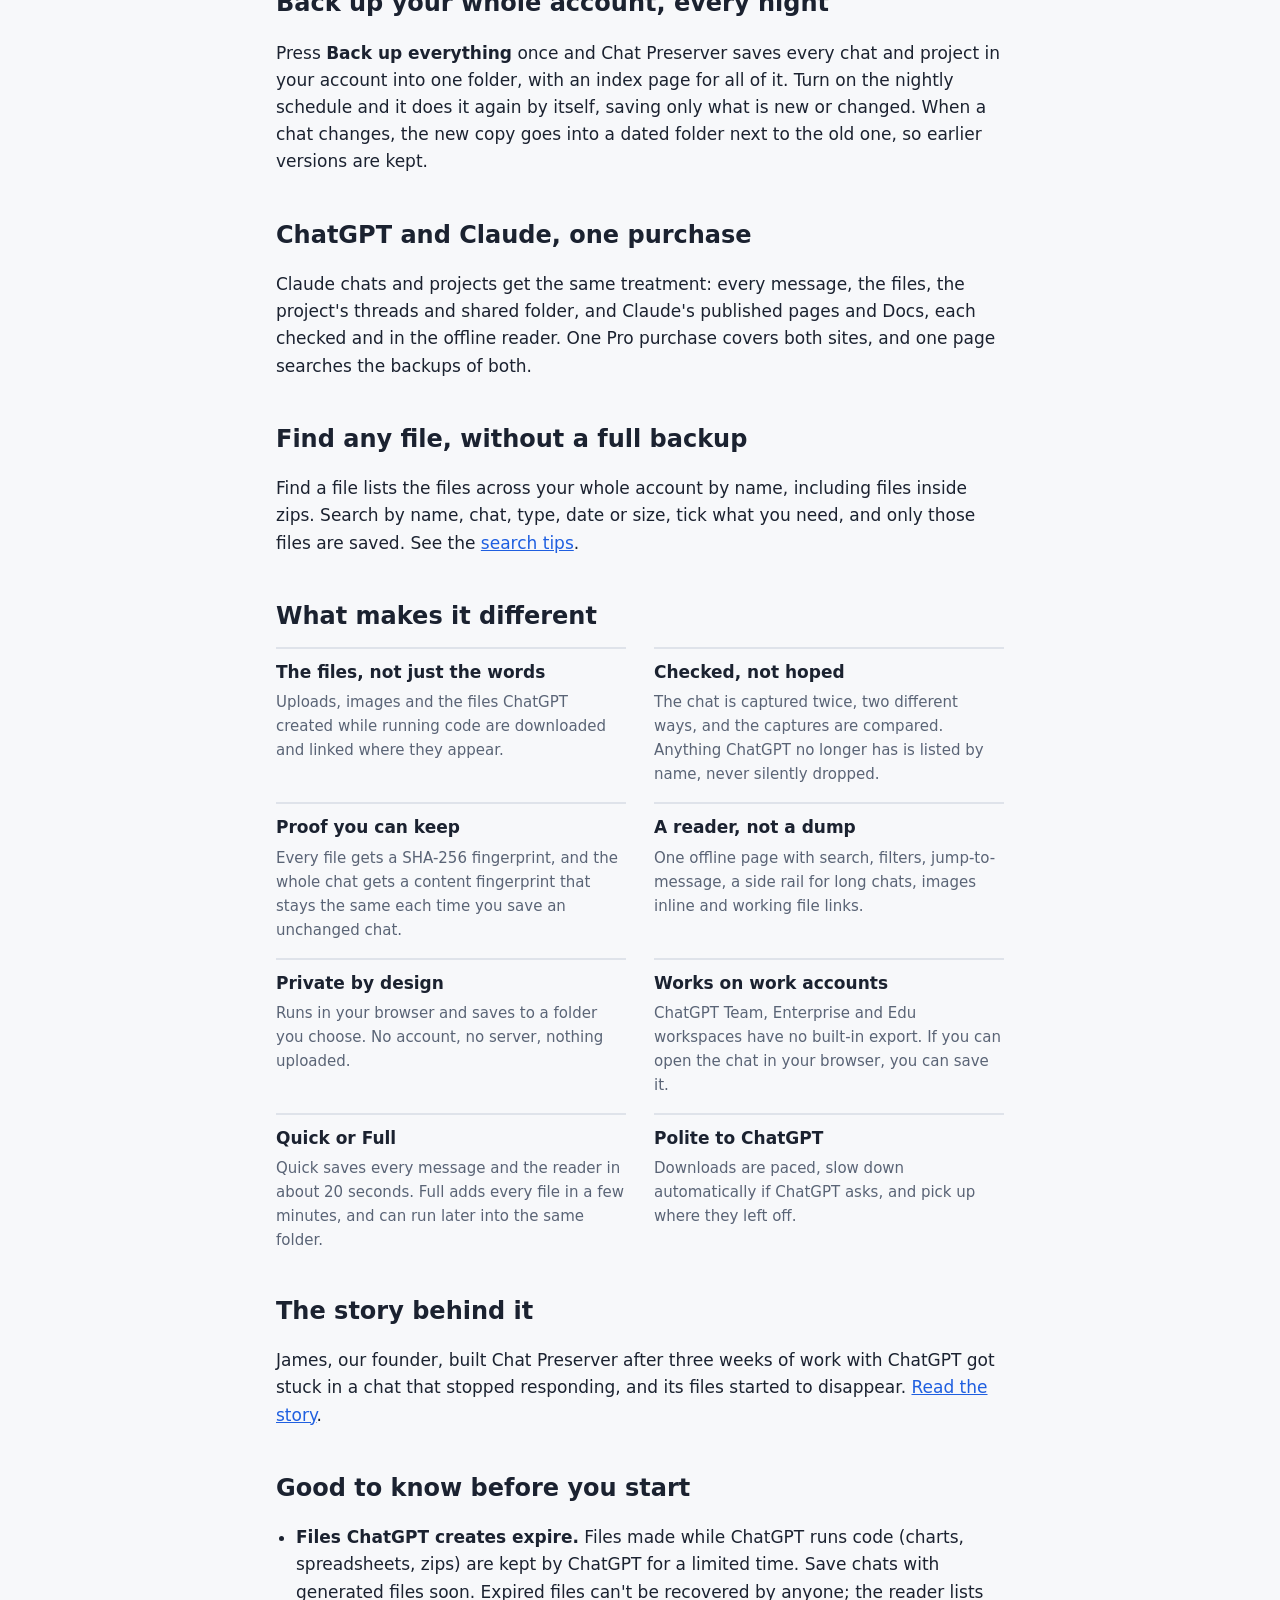
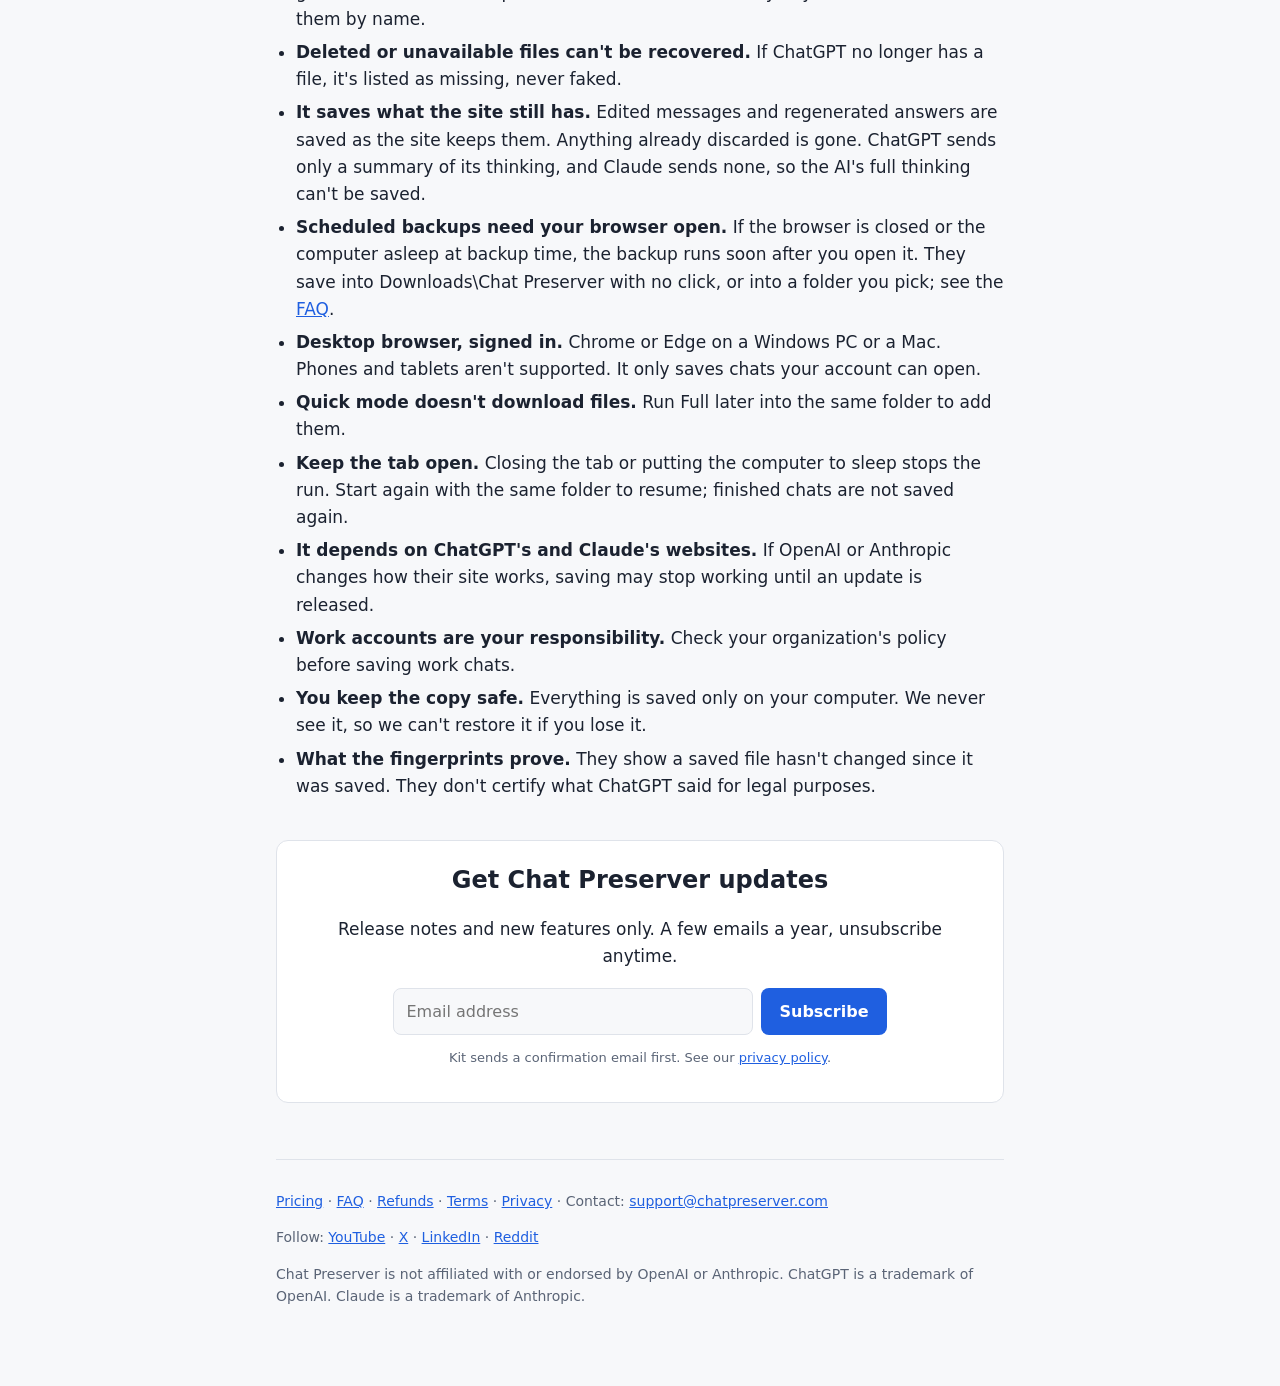
==== commit ff678313: "Home: Free vs Pro summary near the top, linking to pricing Co-Authored-By: Claude Opus 5.5 <noreply@" ====
--- a/index.html
+++ b/index.html
@@ -21,6 +21,29 @@
       <p class="cta"><a class="button" href="https://chromewebstore.google.com/detail/lnanhkpmopngcncfocjbonpcolkplkpj">Add to Chrome, free</a><a class="button" href="https://microsoftedge.microsoft.com/addons/detail/ndkpbcppocceaidgeeogmkhkhfbmdhgp">Add to Edge, free</a><a class="button secondary" href="pricing/">Pro: $19.99 launch price, one-time</a><br><span>A browser extension for Chrome and Edge on Windows and Mac, free on the Chrome Web Store and Microsoft Edge Add-ons.</span></p>
       <p class="signup"><span>Install free, then upgrade inside Chat Preserver with one payment. 3.0 launch price: $19.99 until December 1, 2026, then $29.99. Bought Pro for 2.x? 3.0 is included. No subscription. Try it risk-free: full refund within 14 days, no questions asked.</span></p>
     </div>
+  </section>
+
+  <section class="plans" id="plans">
+    <div>
+      <h3>Free</h3>
+      <p class="price">$0</p>
+      <ul>
+        <li>Quick recovery of any ChatGPT or Claude chat</li>
+        <li>Every message, with a searchable offline reader</li>
+        <li>Markdown transcript, Copy and Save as PDF</li>
+      </ul>
+    </div>
+    <div>
+      <h3>Pro</h3>
+      <p class="price">$19.99 one-time <span>launch price, $29.99 from December 1, 2026</span></p>
+      <ul>
+        <li>Everything in Free, plus every file, each checked with a SHA-256 fingerprint</li>
+        <li>Whole projects and whole-account backups</li>
+        <li>Nightly scheduled backups, dated versions, Find a file</li>
+        <li>ChatGPT and Claude, one purchase. Full refund within 14 days</li>
+      </ul>
+    </div>
+    <p class="more"><a href="pricing/">Compare Free and Pro in full</a></p>
   </section>
 
   <div class="urgent">
--- a/style.css
+++ b/style.css
@@ -52,3 +52,14 @@
 .faq p, .faq ul { margin: 6px 0; }
 .toc { columns: 2; font-size: 15px; } @media (max-width: 600px) { .toc { columns: 1; } }
 code { font-size: 0.92em; background: var(--card); border: 1px solid var(--line); border-radius: 4px; padding: 0 4px; }
+
+/* Home: Free vs Pro summary */
+.plans { display: grid; grid-template-columns: repeat(2, minmax(0, 1fr)); gap: 16px; margin: 0 0 28px; }
+.plans > div { background: var(--card); border: 1px solid var(--line); border-radius: 12px; padding: 14px 18px; }
+.plans > div:last-of-type { border: 2px solid var(--accent); }
+.plans h3 { font-size: 20px; margin: 0; }
+.plans .price { margin: 2px 0 6px; font-weight: 700; }
+.plans .price span { display: block; font-weight: 400; font-size: 14px; color: var(--muted); }
+.plans ul { margin: 0; font-size: 15px; } .plans li { margin: 4px 0; }
+.plans .more { grid-column: 1 / -1; margin: 0; font-size: 15px; }
+@media (max-width: 600px) { .plans { grid-template-columns: 1fr; } }
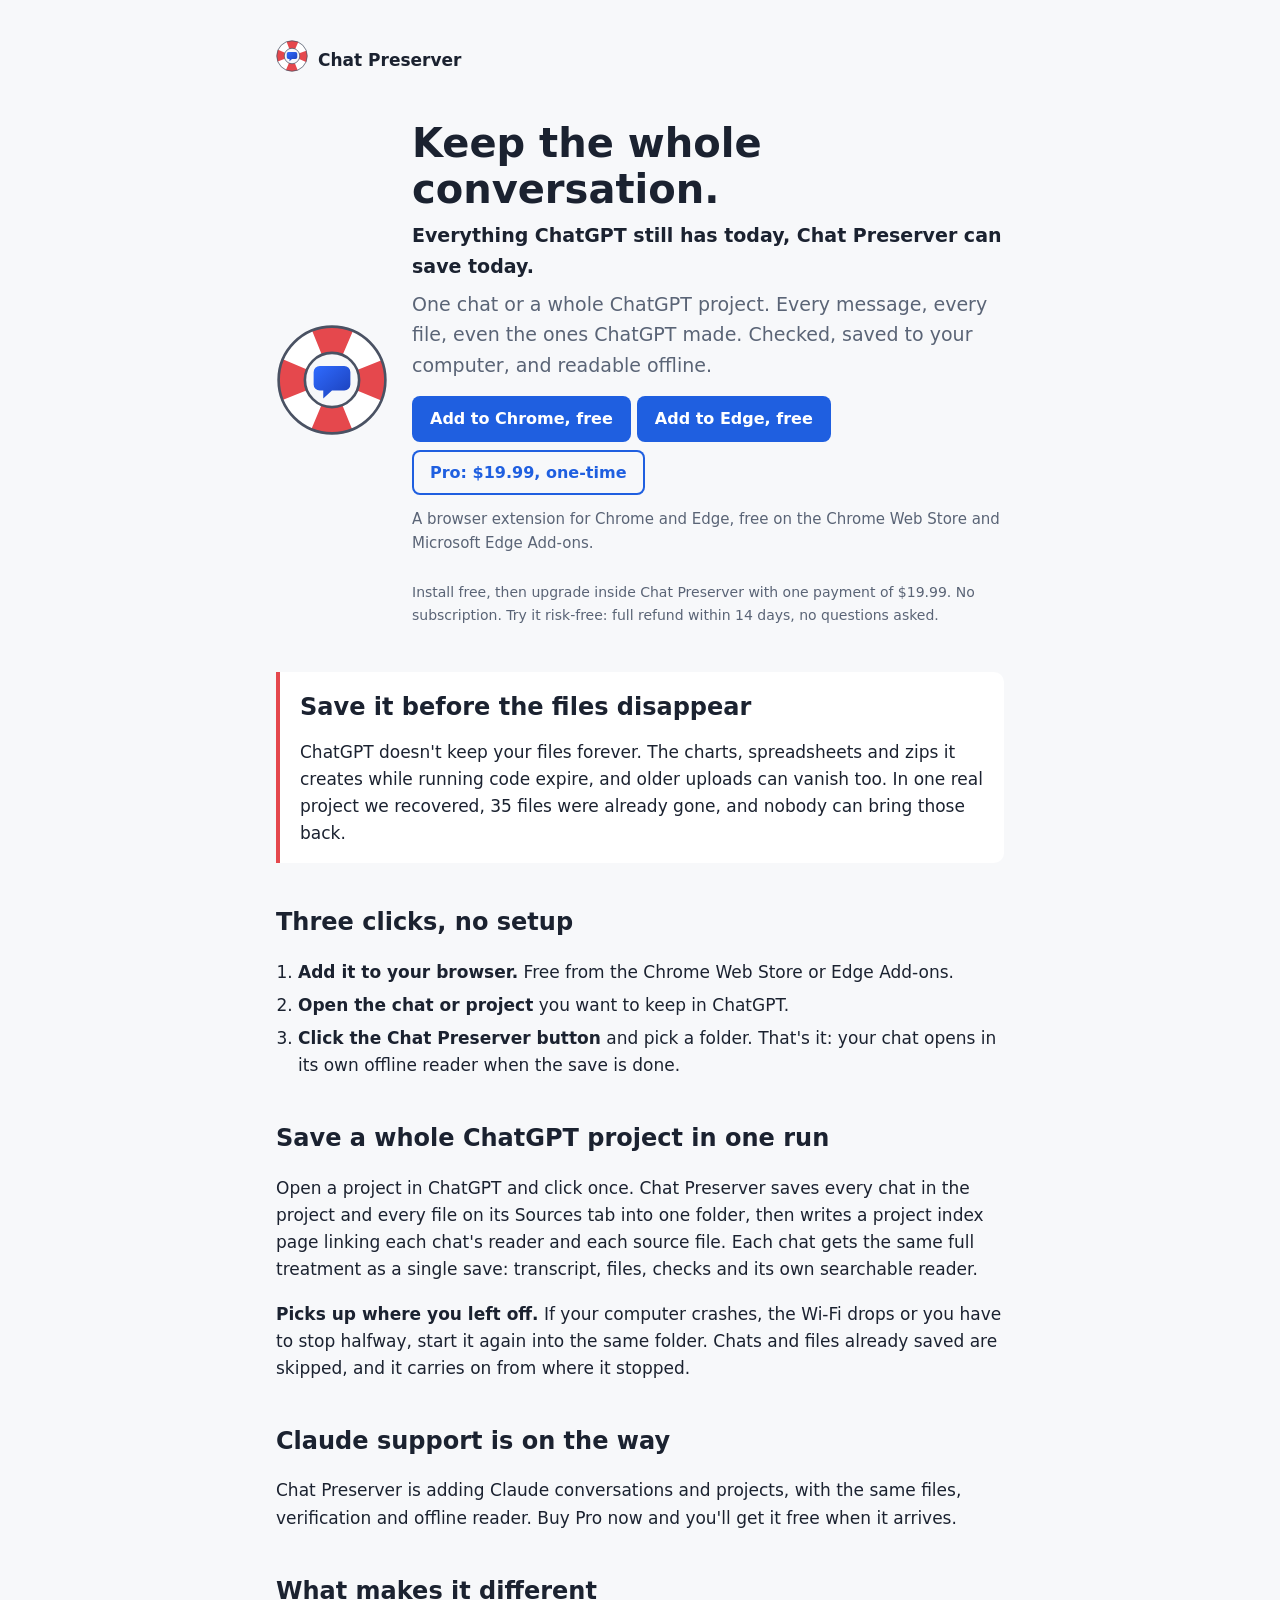
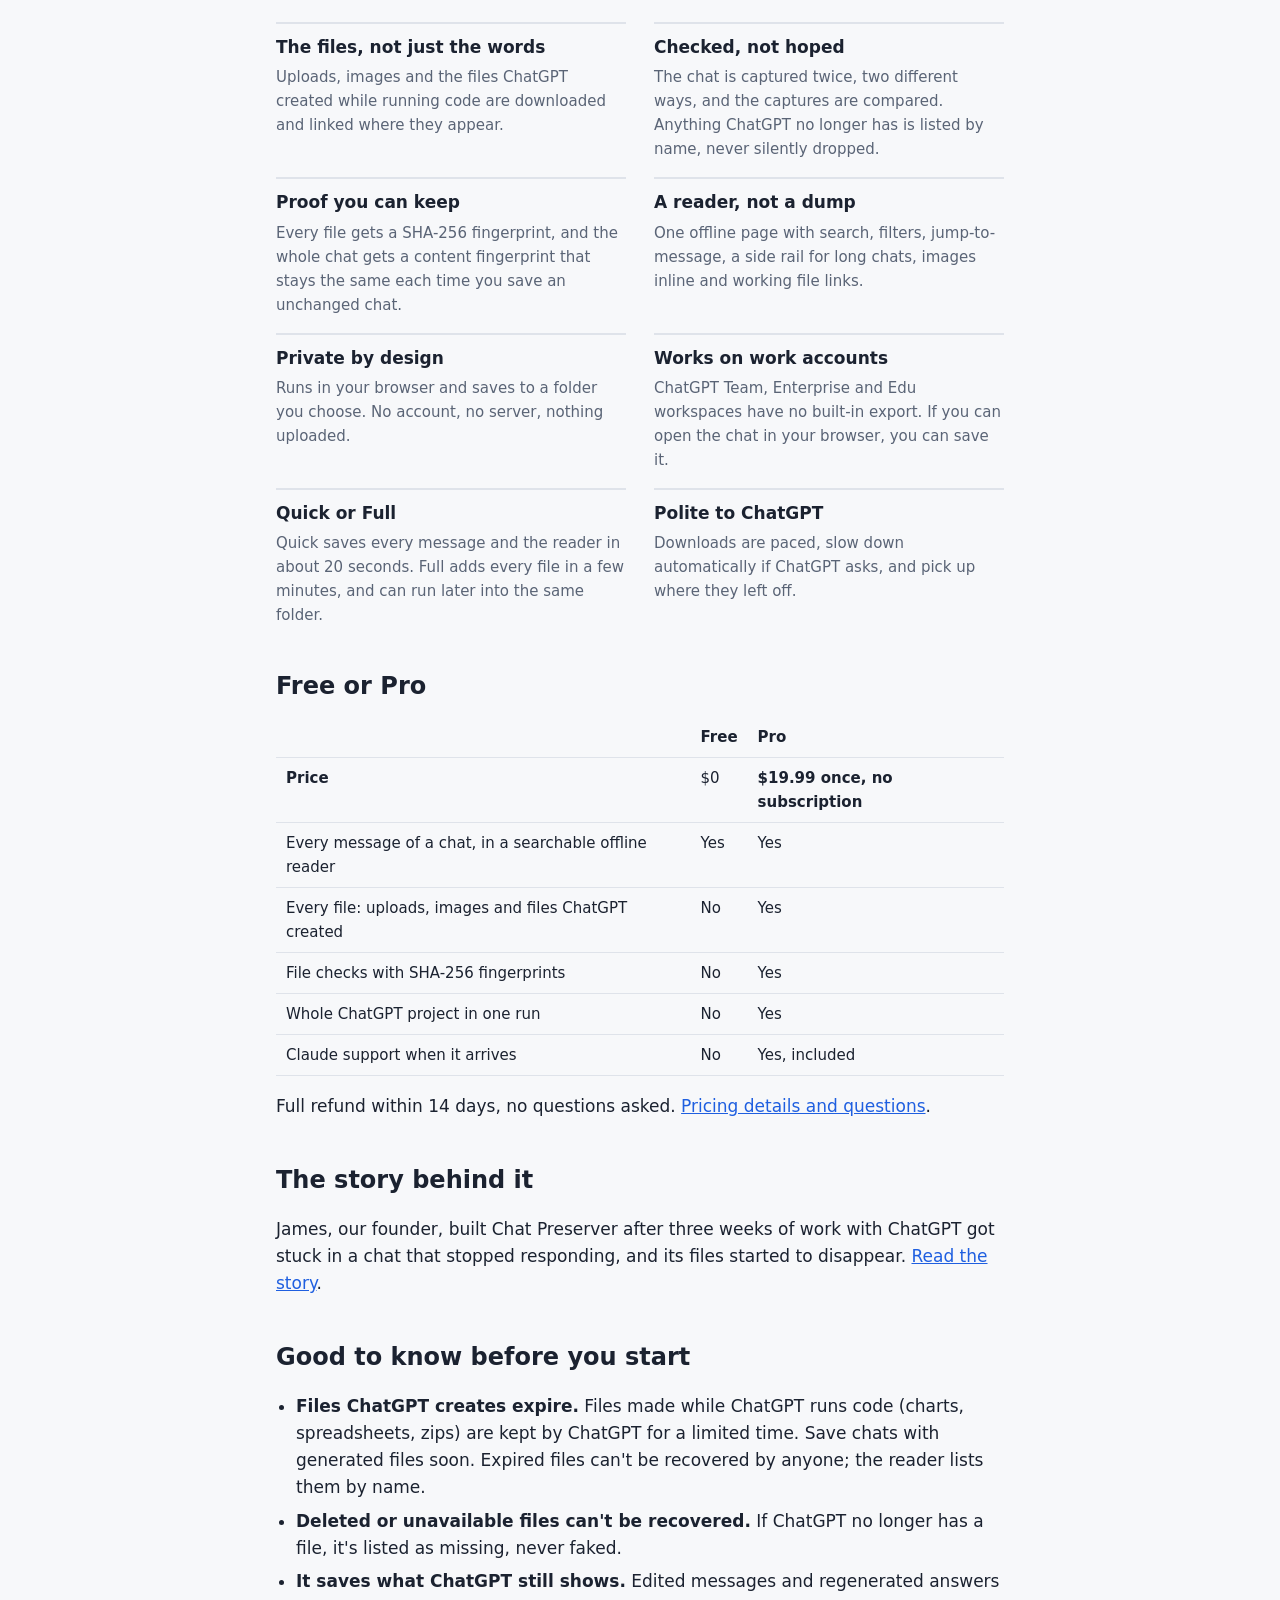
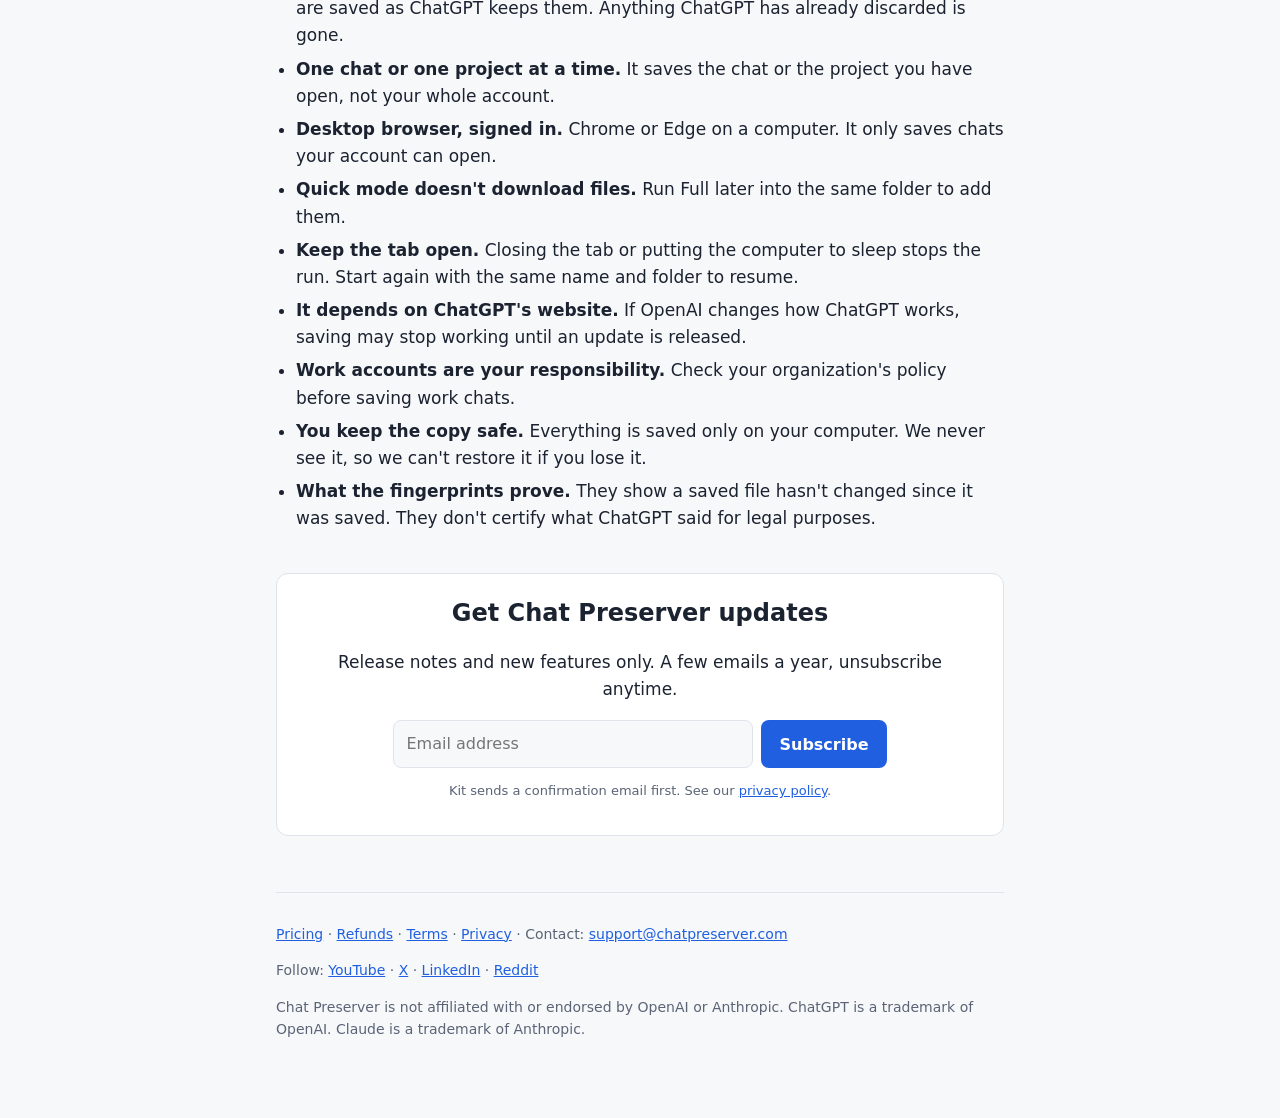
==== commit 4218cee1: "Home page: hero tagline, three-step start, pricing table, clearer resume Ideas from J. Roberts' site" ====
--- a/index.html
+++ b/index.html
@@ -4,8 +4,8 @@
 <meta charset="utf-8">
 <meta name="viewport" content="width=device-width, initial-scale=1">
 <meta name="color-scheme" content="light dark">
-<title>Chat Preserver: back up your ChatGPT and Claude chats, with their files</title>
-<meta name="description" content="Back up your whole ChatGPT and Claude account, every night: every chat, project and file, checked, versioned and in a searchable offline reader.">
+<title>Chat Preserver: save whole ChatGPT chats and projects, with their files</title>
+<meta name="description" content="Save a whole ChatGPT chat, or a whole ChatGPT project in one run: every message, every file (even the ones ChatGPT made), checked and in a searchable offline reader.">
 <link rel="icon" href="favicon.png">
 <link rel="stylesheet" href="style.css">
 </head>
@@ -17,52 +17,31 @@
     <img src="icon.svg" alt="Chat Preserver icon: a chat bubble inside a life ring">
     <div>
       <h1>Keep the whole conversation.</h1>
-      <p class="sub">ChatGPT and Claude. One chat, one project or your whole account, every night. Every message, every file, even the ones the AI made. Checked, saved to your computer, and readable offline.</p>
-      <p class="cta"><a class="button" href="https://chromewebstore.google.com/detail/lnanhkpmopngcncfocjbonpcolkplkpj">Add to Chrome, free</a><a class="button" href="https://microsoftedge.microsoft.com/addons/detail/ndkpbcppocceaidgeeogmkhkhfbmdhgp">Add to Edge, free</a><a class="button secondary" href="pricing/">Pro: $19.99 launch price, one-time</a><br><span>A browser extension for Chrome and Edge on Windows and Mac, free on the Chrome Web Store and Microsoft Edge Add-ons.</span></p>
-      <p class="signup"><span>Install free, then upgrade inside Chat Preserver with one payment. 3.0 launch price: $19.99 until December 1, 2026, then $29.99. Bought Pro for 2.x? 3.0 is included. No subscription. Try it risk-free: full refund within 14 days, no questions asked.</span></p>
+      <p class="tagline"><strong>Everything ChatGPT still has today, Chat Preserver can save today.</strong></p>
+      <p class="sub">One chat or a whole ChatGPT project. Every message, every file, even the ones ChatGPT made. Checked, saved to your computer, and readable offline.</p>
+      <p class="cta"><a class="button" href="https://chromewebstore.google.com/detail/lnanhkpmopngcncfocjbonpcolkplkpj">Add to Chrome, free</a><a class="button" href="https://microsoftedge.microsoft.com/addons/detail/ndkpbcppocceaidgeeogmkhkhfbmdhgp">Add to Edge, free</a><a class="button secondary" href="pricing/">Pro: $19.99, one-time</a><br><span>A browser extension for Chrome and Edge, free on the Chrome Web Store and Microsoft Edge Add-ons.</span></p>
+      <p class="signup"><span>Install free, then upgrade inside Chat Preserver with one payment of $19.99. No subscription. Try it risk-free: full refund within 14 days, no questions asked.</span></p>
     </div>
-  </section>
-
-  <section class="plans" id="plans">
-    <div>
-      <h3>Free</h3>
-      <p class="price">$0</p>
-      <ul>
-        <li>Quick recovery of any ChatGPT or Claude chat</li>
-        <li>Every message, with a searchable offline reader</li>
-        <li>Markdown transcript, Copy and Save as PDF</li>
-      </ul>
-    </div>
-    <div>
-      <h3>Pro</h3>
-      <p class="price">$19.99 one-time <span>launch price, $29.99 from December 1, 2026</span></p>
-      <ul>
-        <li>Everything in Free, plus every file, each checked with a SHA-256 fingerprint</li>
-        <li>Whole projects and whole-account backups</li>
-        <li>Nightly scheduled backups, dated versions, Find a file</li>
-        <li>ChatGPT and Claude, one purchase. Full refund within 14 days</li>
-      </ul>
-    </div>
-    <p class="more"><a href="pricing/">Compare Free and Pro in full</a></p>
   </section>
 
   <div class="urgent">
     <h2>Save it before the files disappear</h2>
-    <p>ChatGPT doesn't keep your files forever. The charts, spreadsheets and zips it creates while running code expire, and older uploads can vanish too. In one real project we recovered, 35 files were already gone, and nobody can bring those back. Everything ChatGPT still has today, Chat Preserver can save today.</p>
+    <p>ChatGPT doesn't keep your files forever. The charts, spreadsheets and zips it creates while running code expire, and older uploads can vanish too. In one real project we recovered, 35 files were already gone, and nobody can bring those back.</p>
   </div>
+
+  <h2>Three clicks, no setup</h2>
+  <ol class="steps">
+    <li><strong>Add it to your browser.</strong> Free from the Chrome Web Store or Edge Add-ons.</li>
+    <li><strong>Open the chat or project</strong> you want to keep in ChatGPT.</li>
+    <li><strong>Click the Chat Preserver button</strong> and pick a folder. That's it: your chat opens in its own offline reader when the save is done.</li>
+  </ol>
 
   <h2>Save a whole ChatGPT project in one run</h2>
   <p>Open a project in ChatGPT and click once. Chat Preserver saves every chat in the project and every file on its Sources tab into one folder, then writes a project index page linking each chat's reader and each source file. Each chat gets the same full treatment as a single save: transcript, files, checks and its own searchable reader.</p>
-  <p>If the run is interrupted, start it again with the same folder: chats and files already saved are skipped, and it picks up where it stopped.</p>
+  <p><strong>Picks up where you left off.</strong> If your computer crashes, the Wi-Fi drops or you have to stop halfway, start it again into the same folder. Chats and files already saved are skipped, and it carries on from where it stopped.</p>
 
-  <h2>Back up your whole account, every night</h2>
-  <p>Press <strong>Back up everything</strong> once and Chat Preserver saves every chat and project in your account into one folder, with an index page for all of it. Turn on the nightly schedule and it does it again by itself, saving only what is new or changed. When a chat changes, the new copy goes into a dated folder next to the old one, so earlier versions are kept.</p>
-
-  <h2>ChatGPT and Claude, one purchase</h2>
-  <p>Claude chats and projects get the same treatment: every message, the files, the project's threads and shared folder, and Claude's published pages and Docs, each checked and in the offline reader. One Pro purchase covers both sites, and one page searches the backups of both.</p>
-
-  <h2>Find any file, without a full backup</h2>
-  <p>Find a file lists the files across your whole account by name, including files inside zips. Search by name, chat, type, date or size, tick what you need, and only those files are saved. See the <a href="faq/#find">search tips</a>.</p>
+  <h2>Claude support is on the way</h2>
+  <p>Chat Preserver is adding Claude conversations and projects, with the same files, verification and offline reader. Buy Pro now and you'll get it free when it arrives.</p>
 
   <h2>What makes it different</h2>
   <div class="grid">
@@ -76,6 +55,22 @@
     <div><h3>Polite to ChatGPT</h3><p>Downloads are paced, slow down automatically if ChatGPT asks, and pick up where they left off.</p></div>
   </div>
 
+  <section class="pricing-mid" id="pricing">
+    <h2>Free or Pro</h2>
+    <div class="tablewrap"><table>
+      <thead><tr><th></th><th>Free</th><th>Pro</th></tr></thead>
+      <tbody>
+        <tr><td><strong>Price</strong></td><td>$0</td><td><strong>$19.99 once, no subscription</strong></td></tr>
+        <tr><td>Every message of a chat, in a searchable offline reader</td><td>Yes</td><td>Yes</td></tr>
+        <tr><td>Every file: uploads, images and files ChatGPT created</td><td>No</td><td>Yes</td></tr>
+        <tr><td>File checks with SHA-256 fingerprints</td><td>No</td><td>Yes</td></tr>
+        <tr><td>Whole ChatGPT project in one run</td><td>No</td><td>Yes</td></tr>
+        <tr><td>Claude support when it arrives</td><td>No</td><td>Yes, included</td></tr>
+      </tbody>
+    </table></div>
+    <p>Full refund within 14 days, no questions asked. <a href="pricing/">Pricing details and questions</a>.</p>
+  </section>
+
   <h2>The story behind it</h2>
   <p>James, our founder, built Chat Preserver after three weeks of work with ChatGPT got stuck in a chat that stopped responding, and its files started to disappear. <a href="story/">Read the story</a>.</p>
 
@@ -83,12 +78,12 @@
   <ul>
     <li><strong>Files ChatGPT creates expire.</strong> Files made while ChatGPT runs code (charts, spreadsheets, zips) are kept by ChatGPT for a limited time. Save chats with generated files soon. Expired files can't be recovered by anyone; the reader lists them by name.</li>
     <li><strong>Deleted or unavailable files can't be recovered.</strong> If ChatGPT no longer has a file, it's listed as missing, never faked.</li>
-    <li><strong>It saves what the site still has.</strong> Edited messages and regenerated answers are saved as the site keeps them. Anything already discarded is gone. ChatGPT sends only a summary of its thinking, and Claude sends none, so the AI's full thinking can't be saved.</li>
-    <li><strong>Scheduled backups need your browser open.</strong> If the browser is closed or the computer asleep at backup time, the backup runs soon after you open it. They save into Downloads\Chat Preserver with no click, or into a folder you pick; see the <a href="faq/#schedule">FAQ</a>.</li>
-    <li><strong>Desktop browser, signed in.</strong> Chrome or Edge on a Windows PC or a Mac. Phones and tablets aren't supported. It only saves chats your account can open.</li>
+    <li><strong>It saves what ChatGPT still shows.</strong> Edited messages and regenerated answers are saved as ChatGPT keeps them. Anything ChatGPT has already discarded is gone.</li>
+    <li><strong>One chat or one project at a time.</strong> It saves the chat or the project you have open, not your whole account.</li>
+    <li><strong>Desktop browser, signed in.</strong> Chrome or Edge on a computer. It only saves chats your account can open.</li>
     <li><strong>Quick mode doesn't download files.</strong> Run Full later into the same folder to add them.</li>
-    <li><strong>Keep the tab open.</strong> Closing the tab or putting the computer to sleep stops the run. Start again with the same folder to resume; finished chats are not saved again.</li>
-    <li><strong>It depends on ChatGPT's and Claude's websites.</strong> If OpenAI or Anthropic changes how their site works, saving may stop working until an update is released.</li>
+    <li><strong>Keep the tab open.</strong> Closing the tab or putting the computer to sleep stops the run. Start again with the same name and folder to resume.</li>
+    <li><strong>It depends on ChatGPT's website.</strong> If OpenAI changes how ChatGPT works, saving may stop working until an update is released.</li>
     <li><strong>Work accounts are your responsibility.</strong> Check your organization's policy before saving work chats.</li>
     <li><strong>You keep the copy safe.</strong> Everything is saved only on your computer. We never see it, so we can't restore it if you lose it.</li>
     <li><strong>What the fingerprints prove.</strong> They show a saved file hasn't changed since it was saved. They don't certify what ChatGPT said for legal purposes.</li>
@@ -106,7 +101,7 @@
   </section>
 
   <footer>
-    <p><a href="pricing/">Pricing</a> · <a href="faq/">FAQ</a> · <a href="refunds/">Refunds</a> · <a href="terms/">Terms</a> · <a href="privacy/">Privacy</a> · Contact: <a href="mailto:support@chatpreserver.com">support@chatpreserver.com</a></p>
+    <p><a href="pricing/">Pricing</a> · <a href="refunds/">Refunds</a> · <a href="terms/">Terms</a> · <a href="privacy/">Privacy</a> · Contact: <a href="mailto:support@chatpreserver.com">support@chatpreserver.com</a></p>
     <p>Follow: <a href="https://www.youtube.com/@ChatPreserver">YouTube</a> · <a href="https://x.com/chatpreserver">X</a> · <a href="https://www.linkedin.com/company/chat-preserver">LinkedIn</a> · <a href="https://www.reddit.com/user/ChatPreserverDev">Reddit</a></p>
     <p>Chat Preserver is not affiliated with or endorsed by OpenAI or Anthropic. ChatGPT is a trademark of OpenAI. Claude is a trademark of Anthropic.</p>
   </footer>
--- a/style.css
+++ b/style.css
@@ -42,24 +42,6 @@
 .updates button { border: 0; cursor: pointer; font-family: inherit; }
 .updates .fine { font-size: 13px; color: var(--muted); }
 .sr { position: absolute; width: 1px; height: 1px; overflow: hidden; clip: rect(0 0 0 0); white-space: nowrap; }
-
-/* Price notice (3.0 launch price) */
-.notice { margin: 20px 0 8px; padding: 6px 20px; border-left: 4px solid var(--accent); background: var(--card); border-radius: 0 10px 10px 0; }
-.notice p { margin: 10px 0; }
-
-/* FAQ */
-.faq h3 { font-size: 18px; margin: 28px 0 6px; }
-.faq p, .faq ul { margin: 6px 0; }
-.toc { columns: 2; font-size: 15px; } @media (max-width: 600px) { .toc { columns: 1; } }
-code { font-size: 0.92em; background: var(--card); border: 1px solid var(--line); border-radius: 4px; padding: 0 4px; }
-
-/* Home: Free vs Pro summary */
-.plans { display: grid; grid-template-columns: repeat(2, minmax(0, 1fr)); gap: 16px; margin: 0 0 28px; }
-.plans > div { background: var(--card); border: 1px solid var(--line); border-radius: 12px; padding: 14px 18px; }
-.plans > div:last-of-type { border: 2px solid var(--accent); }
-.plans h3 { font-size: 20px; margin: 0; }
-.plans .price { margin: 2px 0 6px; font-weight: 700; }
-.plans .price span { display: block; font-weight: 400; font-size: 14px; color: var(--muted); }
-.plans ul { margin: 0; font-size: 15px; } .plans li { margin: 4px 0; }
-.plans .more { grid-column: 1 / -1; margin: 0; font-size: 15px; }
-@media (max-width: 600px) { .plans { grid-template-columns: 1fr; } }
+.tagline { margin: 4px 0 8px; font-size: 19px; }
+.steps { padding-left: 22px; }
+.steps li { margin: 6px 0; }
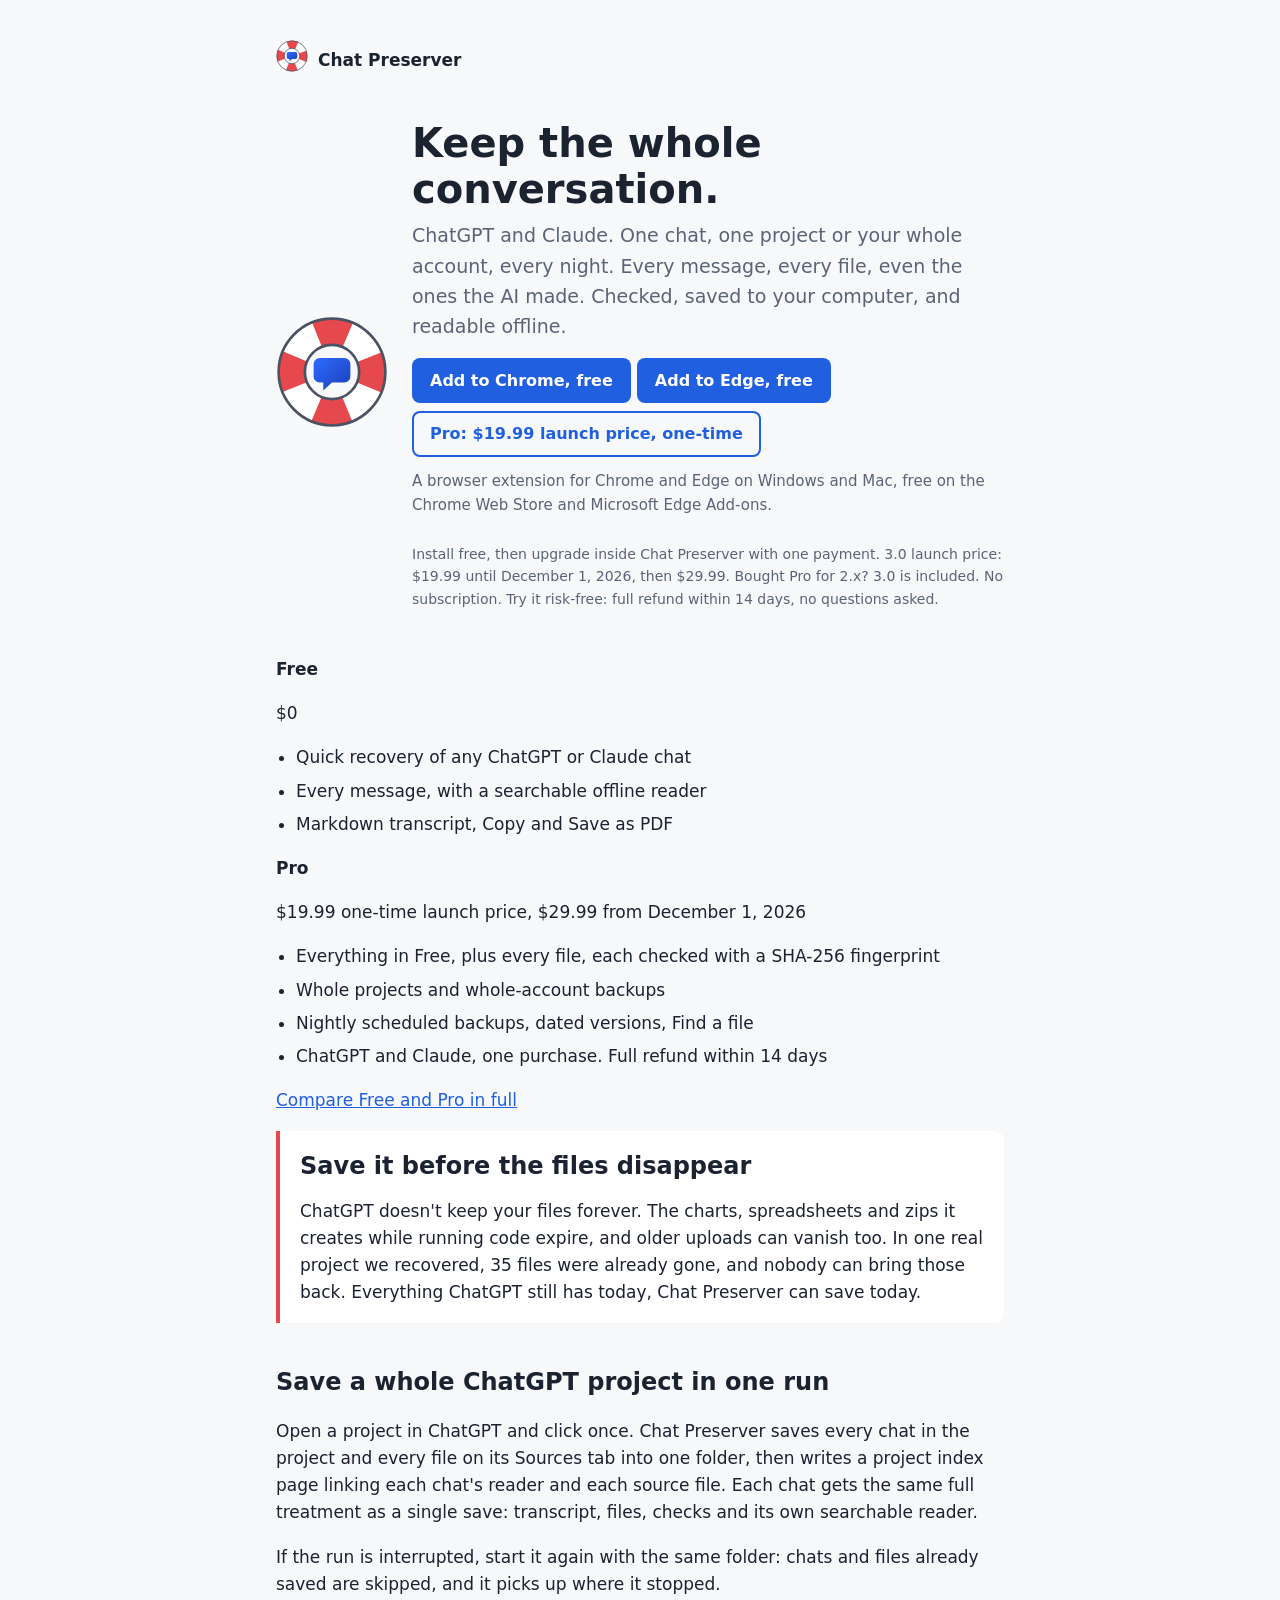
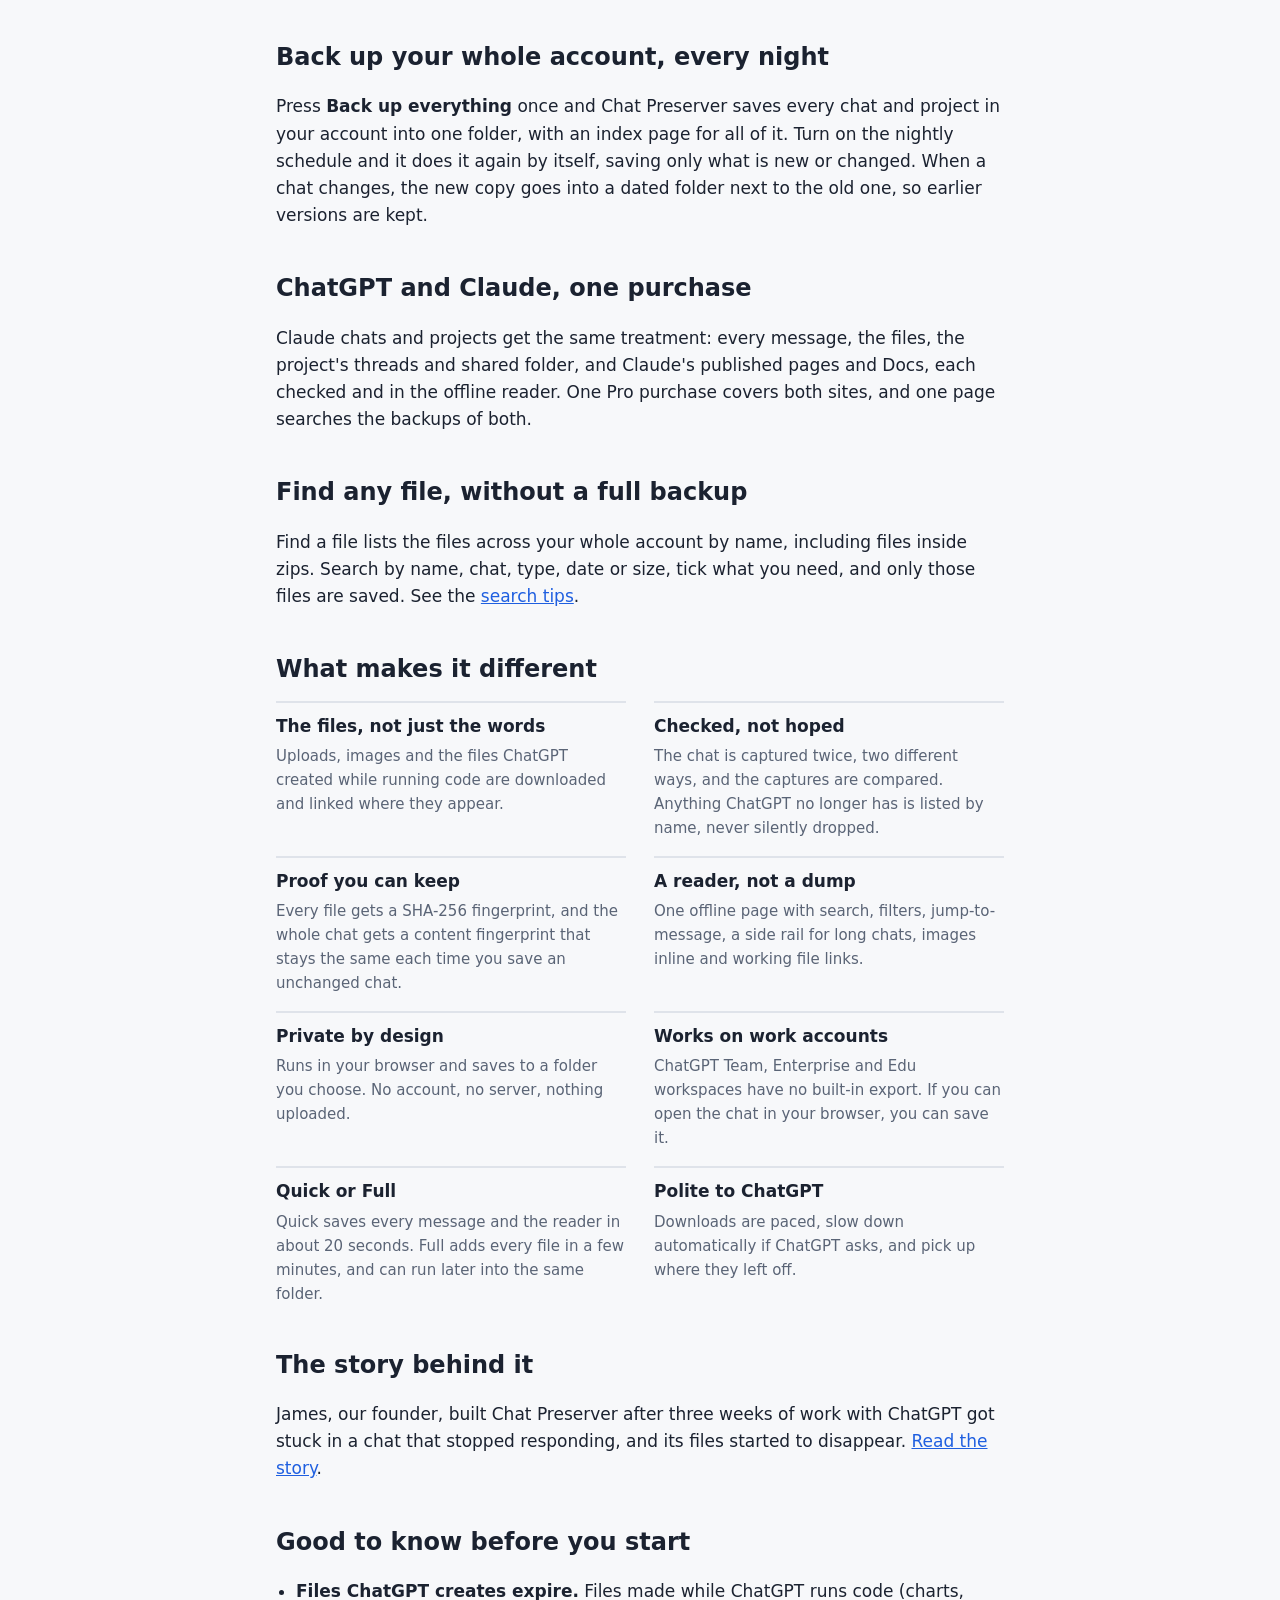
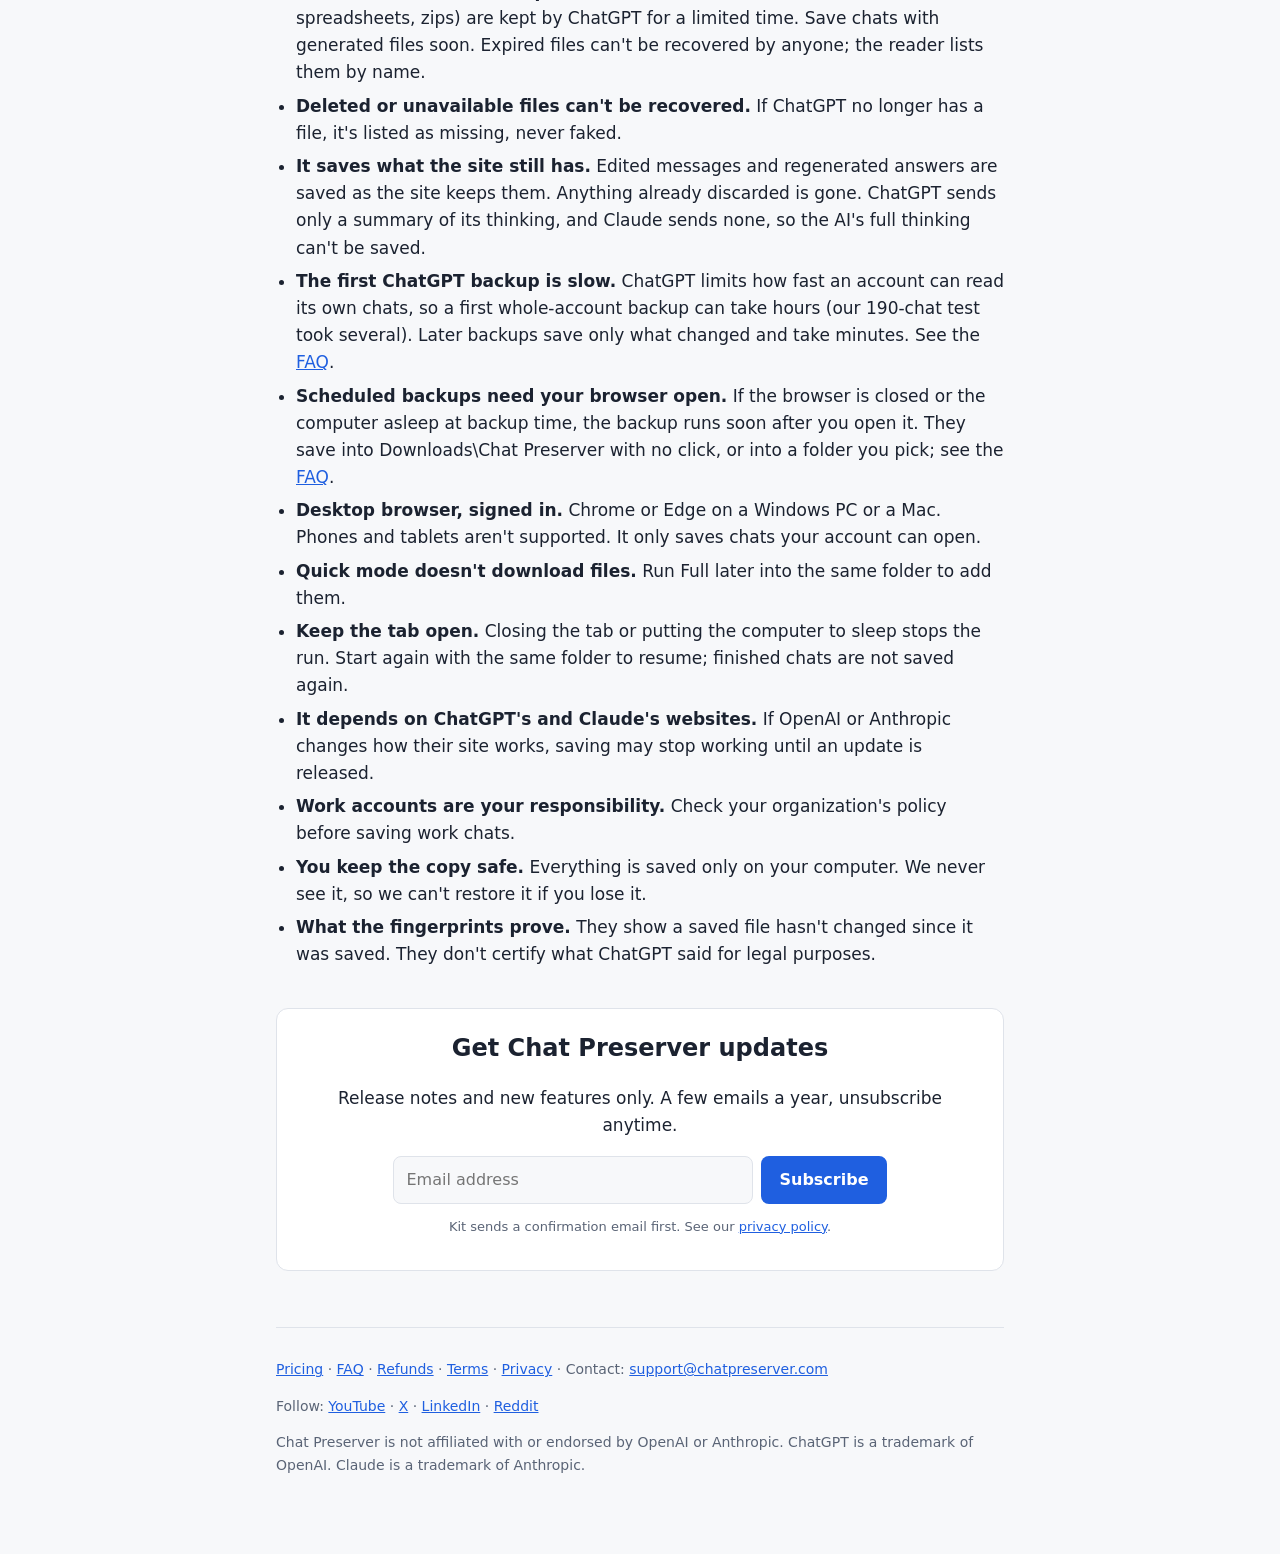
==== commit 0c31180f: "FAQ and home: explain why the first ChatGPT backup is slow (ChatGPT rate limits) Co-Authored-By: Cla" ====
--- a/index.html
+++ b/index.html
@@ -4,8 +4,8 @@
 <meta charset="utf-8">
 <meta name="viewport" content="width=device-width, initial-scale=1">
 <meta name="color-scheme" content="light dark">
-<title>Chat Preserver: save whole ChatGPT chats and projects, with their files</title>
-<meta name="description" content="Save a whole ChatGPT chat, or a whole ChatGPT project in one run: every message, every file (even the ones ChatGPT made), checked and in a searchable offline reader.">
+<title>Chat Preserver: back up your ChatGPT and Claude chats, with their files</title>
+<meta name="description" content="Back up your whole ChatGPT and Claude account, every night: every chat, project and file, checked, versioned and in a searchable offline reader.">
 <link rel="icon" href="favicon.png">
 <link rel="stylesheet" href="style.css">
 </head>
@@ -17,31 +17,52 @@
     <img src="icon.svg" alt="Chat Preserver icon: a chat bubble inside a life ring">
     <div>
       <h1>Keep the whole conversation.</h1>
-      <p class="tagline"><strong>Everything ChatGPT still has today, Chat Preserver can save today.</strong></p>
-      <p class="sub">One chat or a whole ChatGPT project. Every message, every file, even the ones ChatGPT made. Checked, saved to your computer, and readable offline.</p>
-      <p class="cta"><a class="button" href="https://chromewebstore.google.com/detail/lnanhkpmopngcncfocjbonpcolkplkpj">Add to Chrome, free</a><a class="button" href="https://microsoftedge.microsoft.com/addons/detail/ndkpbcppocceaidgeeogmkhkhfbmdhgp">Add to Edge, free</a><a class="button secondary" href="pricing/">Pro: $19.99, one-time</a><br><span>A browser extension for Chrome and Edge, free on the Chrome Web Store and Microsoft Edge Add-ons.</span></p>
-      <p class="signup"><span>Install free, then upgrade inside Chat Preserver with one payment of $19.99. No subscription. Try it risk-free: full refund within 14 days, no questions asked.</span></p>
+      <p class="sub">ChatGPT and Claude. One chat, one project or your whole account, every night. Every message, every file, even the ones the AI made. Checked, saved to your computer, and readable offline.</p>
+      <p class="cta"><a class="button" href="https://chromewebstore.google.com/detail/lnanhkpmopngcncfocjbonpcolkplkpj">Add to Chrome, free</a><a class="button" href="https://microsoftedge.microsoft.com/addons/detail/ndkpbcppocceaidgeeogmkhkhfbmdhgp">Add to Edge, free</a><a class="button secondary" href="pricing/">Pro: $19.99 launch price, one-time</a><br><span>A browser extension for Chrome and Edge on Windows and Mac, free on the Chrome Web Store and Microsoft Edge Add-ons.</span></p>
+      <p class="signup"><span>Install free, then upgrade inside Chat Preserver with one payment. 3.0 launch price: $19.99 until December 1, 2026, then $29.99. Bought Pro for 2.x? 3.0 is included. No subscription. Try it risk-free: full refund within 14 days, no questions asked.</span></p>
     </div>
+  </section>
+
+  <section class="plans" id="plans">
+    <div>
+      <h3>Free</h3>
+      <p class="price">$0</p>
+      <ul>
+        <li>Quick recovery of any ChatGPT or Claude chat</li>
+        <li>Every message, with a searchable offline reader</li>
+        <li>Markdown transcript, Copy and Save as PDF</li>
+      </ul>
+    </div>
+    <div>
+      <h3>Pro</h3>
+      <p class="price">$19.99 one-time <span>launch price, $29.99 from December 1, 2026</span></p>
+      <ul>
+        <li>Everything in Free, plus every file, each checked with a SHA-256 fingerprint</li>
+        <li>Whole projects and whole-account backups</li>
+        <li>Nightly scheduled backups, dated versions, Find a file</li>
+        <li>ChatGPT and Claude, one purchase. Full refund within 14 days</li>
+      </ul>
+    </div>
+    <p class="more"><a href="pricing/">Compare Free and Pro in full</a></p>
   </section>
 
   <div class="urgent">
     <h2>Save it before the files disappear</h2>
-    <p>ChatGPT doesn't keep your files forever. The charts, spreadsheets and zips it creates while running code expire, and older uploads can vanish too. In one real project we recovered, 35 files were already gone, and nobody can bring those back.</p>
+    <p>ChatGPT doesn't keep your files forever. The charts, spreadsheets and zips it creates while running code expire, and older uploads can vanish too. In one real project we recovered, 35 files were already gone, and nobody can bring those back. Everything ChatGPT still has today, Chat Preserver can save today.</p>
   </div>
-
-  <h2>Three clicks, no setup</h2>
-  <ol class="steps">
-    <li><strong>Add it to your browser.</strong> Free from the Chrome Web Store or Edge Add-ons.</li>
-    <li><strong>Open the chat or project</strong> you want to keep in ChatGPT.</li>
-    <li><strong>Click the Chat Preserver button</strong> and pick a folder. That's it: your chat opens in its own offline reader when the save is done.</li>
-  </ol>
 
   <h2>Save a whole ChatGPT project in one run</h2>
   <p>Open a project in ChatGPT and click once. Chat Preserver saves every chat in the project and every file on its Sources tab into one folder, then writes a project index page linking each chat's reader and each source file. Each chat gets the same full treatment as a single save: transcript, files, checks and its own searchable reader.</p>
-  <p><strong>Picks up where you left off.</strong> If your computer crashes, the Wi-Fi drops or you have to stop halfway, start it again into the same folder. Chats and files already saved are skipped, and it carries on from where it stopped.</p>
+  <p>If the run is interrupted, start it again with the same folder: chats and files already saved are skipped, and it picks up where it stopped.</p>
 
-  <h2>Claude support is on the way</h2>
-  <p>Chat Preserver is adding Claude conversations and projects, with the same files, verification and offline reader. Buy Pro now and you'll get it free when it arrives.</p>
+  <h2>Back up your whole account, every night</h2>
+  <p>Press <strong>Back up everything</strong> once and Chat Preserver saves every chat and project in your account into one folder, with an index page for all of it. Turn on the nightly schedule and it does it again by itself, saving only what is new or changed. When a chat changes, the new copy goes into a dated folder next to the old one, so earlier versions are kept.</p>
+
+  <h2>ChatGPT and Claude, one purchase</h2>
+  <p>Claude chats and projects get the same treatment: every message, the files, the project's threads and shared folder, and Claude's published pages and Docs, each checked and in the offline reader. One Pro purchase covers both sites, and one page searches the backups of both.</p>
+
+  <h2>Find any file, without a full backup</h2>
+  <p>Find a file lists the files across your whole account by name, including files inside zips. Search by name, chat, type, date or size, tick what you need, and only those files are saved. See the <a href="faq/#find">search tips</a>.</p>
 
   <h2>What makes it different</h2>
   <div class="grid">
@@ -55,22 +76,6 @@
     <div><h3>Polite to ChatGPT</h3><p>Downloads are paced, slow down automatically if ChatGPT asks, and pick up where they left off.</p></div>
   </div>
 
-  <section class="pricing-mid" id="pricing">
-    <h2>Free or Pro</h2>
-    <div class="tablewrap"><table>
-      <thead><tr><th></th><th>Free</th><th>Pro</th></tr></thead>
-      <tbody>
-        <tr><td><strong>Price</strong></td><td>$0</td><td><strong>$19.99 once, no subscription</strong></td></tr>
-        <tr><td>Every message of a chat, in a searchable offline reader</td><td>Yes</td><td>Yes</td></tr>
-        <tr><td>Every file: uploads, images and files ChatGPT created</td><td>No</td><td>Yes</td></tr>
-        <tr><td>File checks with SHA-256 fingerprints</td><td>No</td><td>Yes</td></tr>
-        <tr><td>Whole ChatGPT project in one run</td><td>No</td><td>Yes</td></tr>
-        <tr><td>Claude support when it arrives</td><td>No</td><td>Yes, included</td></tr>
-      </tbody>
-    </table></div>
-    <p>Full refund within 14 days, no questions asked. <a href="pricing/">Pricing details and questions</a>.</p>
-  </section>
-
   <h2>The story behind it</h2>
   <p>James, our founder, built Chat Preserver after three weeks of work with ChatGPT got stuck in a chat that stopped responding, and its files started to disappear. <a href="story/">Read the story</a>.</p>
 
@@ -78,12 +83,13 @@
   <ul>
     <li><strong>Files ChatGPT creates expire.</strong> Files made while ChatGPT runs code (charts, spreadsheets, zips) are kept by ChatGPT for a limited time. Save chats with generated files soon. Expired files can't be recovered by anyone; the reader lists them by name.</li>
     <li><strong>Deleted or unavailable files can't be recovered.</strong> If ChatGPT no longer has a file, it's listed as missing, never faked.</li>
-    <li><strong>It saves what ChatGPT still shows.</strong> Edited messages and regenerated answers are saved as ChatGPT keeps them. Anything ChatGPT has already discarded is gone.</li>
-    <li><strong>One chat or one project at a time.</strong> It saves the chat or the project you have open, not your whole account.</li>
-    <li><strong>Desktop browser, signed in.</strong> Chrome or Edge on a computer. It only saves chats your account can open.</li>
+    <li><strong>It saves what the site still has.</strong> Edited messages and regenerated answers are saved as the site keeps them. Anything already discarded is gone. ChatGPT sends only a summary of its thinking, and Claude sends none, so the AI's full thinking can't be saved.</li>
+    <li><strong>The first ChatGPT backup is slow.</strong> ChatGPT limits how fast an account can read its own chats, so a first whole-account backup can take hours (our 190-chat test took several). Later backups save only what changed and take minutes. See the <a href="faq/#first-backup">FAQ</a>.</li>
+    <li><strong>Scheduled backups need your browser open.</strong> If the browser is closed or the computer asleep at backup time, the backup runs soon after you open it. They save into Downloads\Chat Preserver with no click, or into a folder you pick; see the <a href="faq/#schedule">FAQ</a>.</li>
+    <li><strong>Desktop browser, signed in.</strong> Chrome or Edge on a Windows PC or a Mac. Phones and tablets aren't supported. It only saves chats your account can open.</li>
     <li><strong>Quick mode doesn't download files.</strong> Run Full later into the same folder to add them.</li>
-    <li><strong>Keep the tab open.</strong> Closing the tab or putting the computer to sleep stops the run. Start again with the same name and folder to resume.</li>
-    <li><strong>It depends on ChatGPT's website.</strong> If OpenAI changes how ChatGPT works, saving may stop working until an update is released.</li>
+    <li><strong>Keep the tab open.</strong> Closing the tab or putting the computer to sleep stops the run. Start again with the same folder to resume; finished chats are not saved again.</li>
+    <li><strong>It depends on ChatGPT's and Claude's websites.</strong> If OpenAI or Anthropic changes how their site works, saving may stop working until an update is released.</li>
     <li><strong>Work accounts are your responsibility.</strong> Check your organization's policy before saving work chats.</li>
     <li><strong>You keep the copy safe.</strong> Everything is saved only on your computer. We never see it, so we can't restore it if you lose it.</li>
     <li><strong>What the fingerprints prove.</strong> They show a saved file hasn't changed since it was saved. They don't certify what ChatGPT said for legal purposes.</li>
@@ -101,7 +107,7 @@
   </section>
 
   <footer>
-    <p><a href="pricing/">Pricing</a> · <a href="refunds/">Refunds</a> · <a href="terms/">Terms</a> · <a href="privacy/">Privacy</a> · Contact: <a href="mailto:support@chatpreserver.com">support@chatpreserver.com</a></p>
+    <p><a href="pricing/">Pricing</a> · <a href="faq/">FAQ</a> · <a href="refunds/">Refunds</a> · <a href="terms/">Terms</a> · <a href="privacy/">Privacy</a> · Contact: <a href="mailto:support@chatpreserver.com">support@chatpreserver.com</a></p>
     <p>Follow: <a href="https://www.youtube.com/@ChatPreserver">YouTube</a> · <a href="https://x.com/chatpreserver">X</a> · <a href="https://www.linkedin.com/company/chat-preserver">LinkedIn</a> · <a href="https://www.reddit.com/user/ChatPreserverDev">Reddit</a></p>
     <p>Chat Preserver is not affiliated with or endorsed by OpenAI or Anthropic. ChatGPT is a trademark of OpenAI. Claude is a trademark of Anthropic.</p>
   </footer>
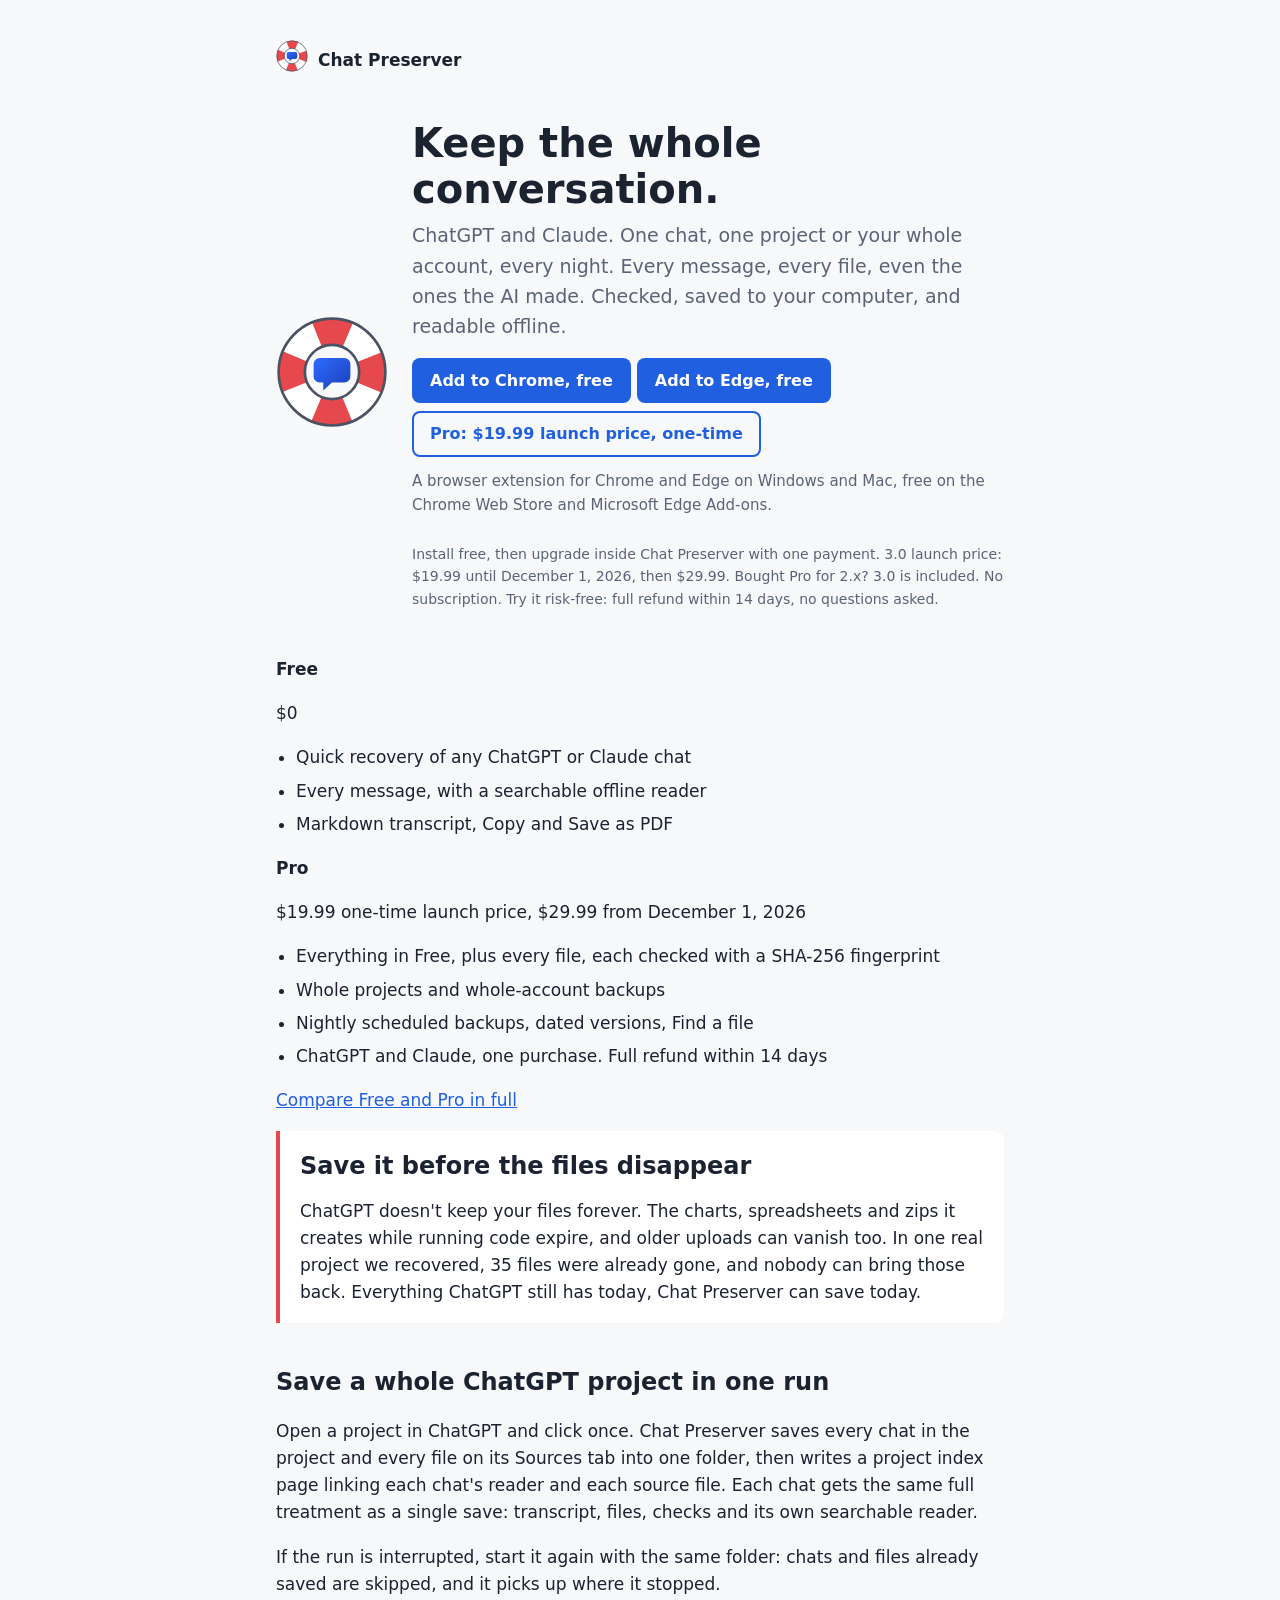
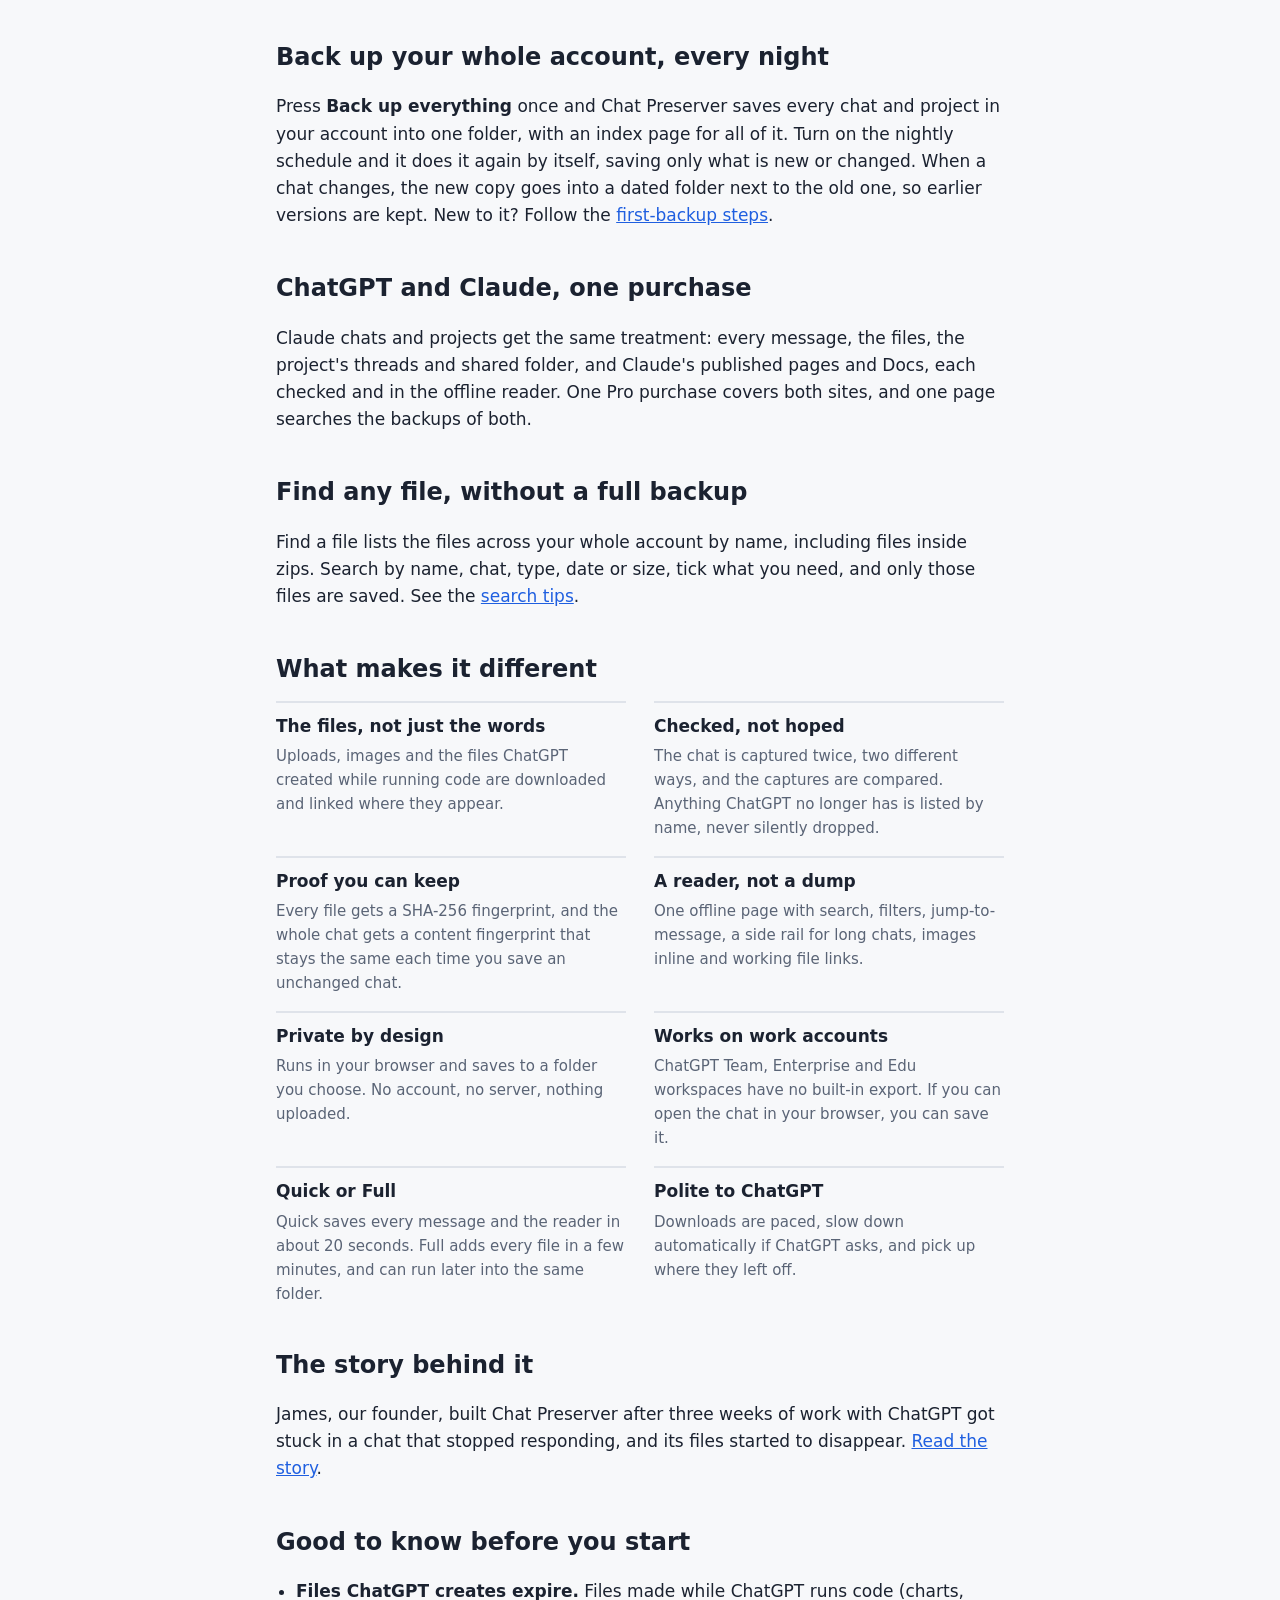
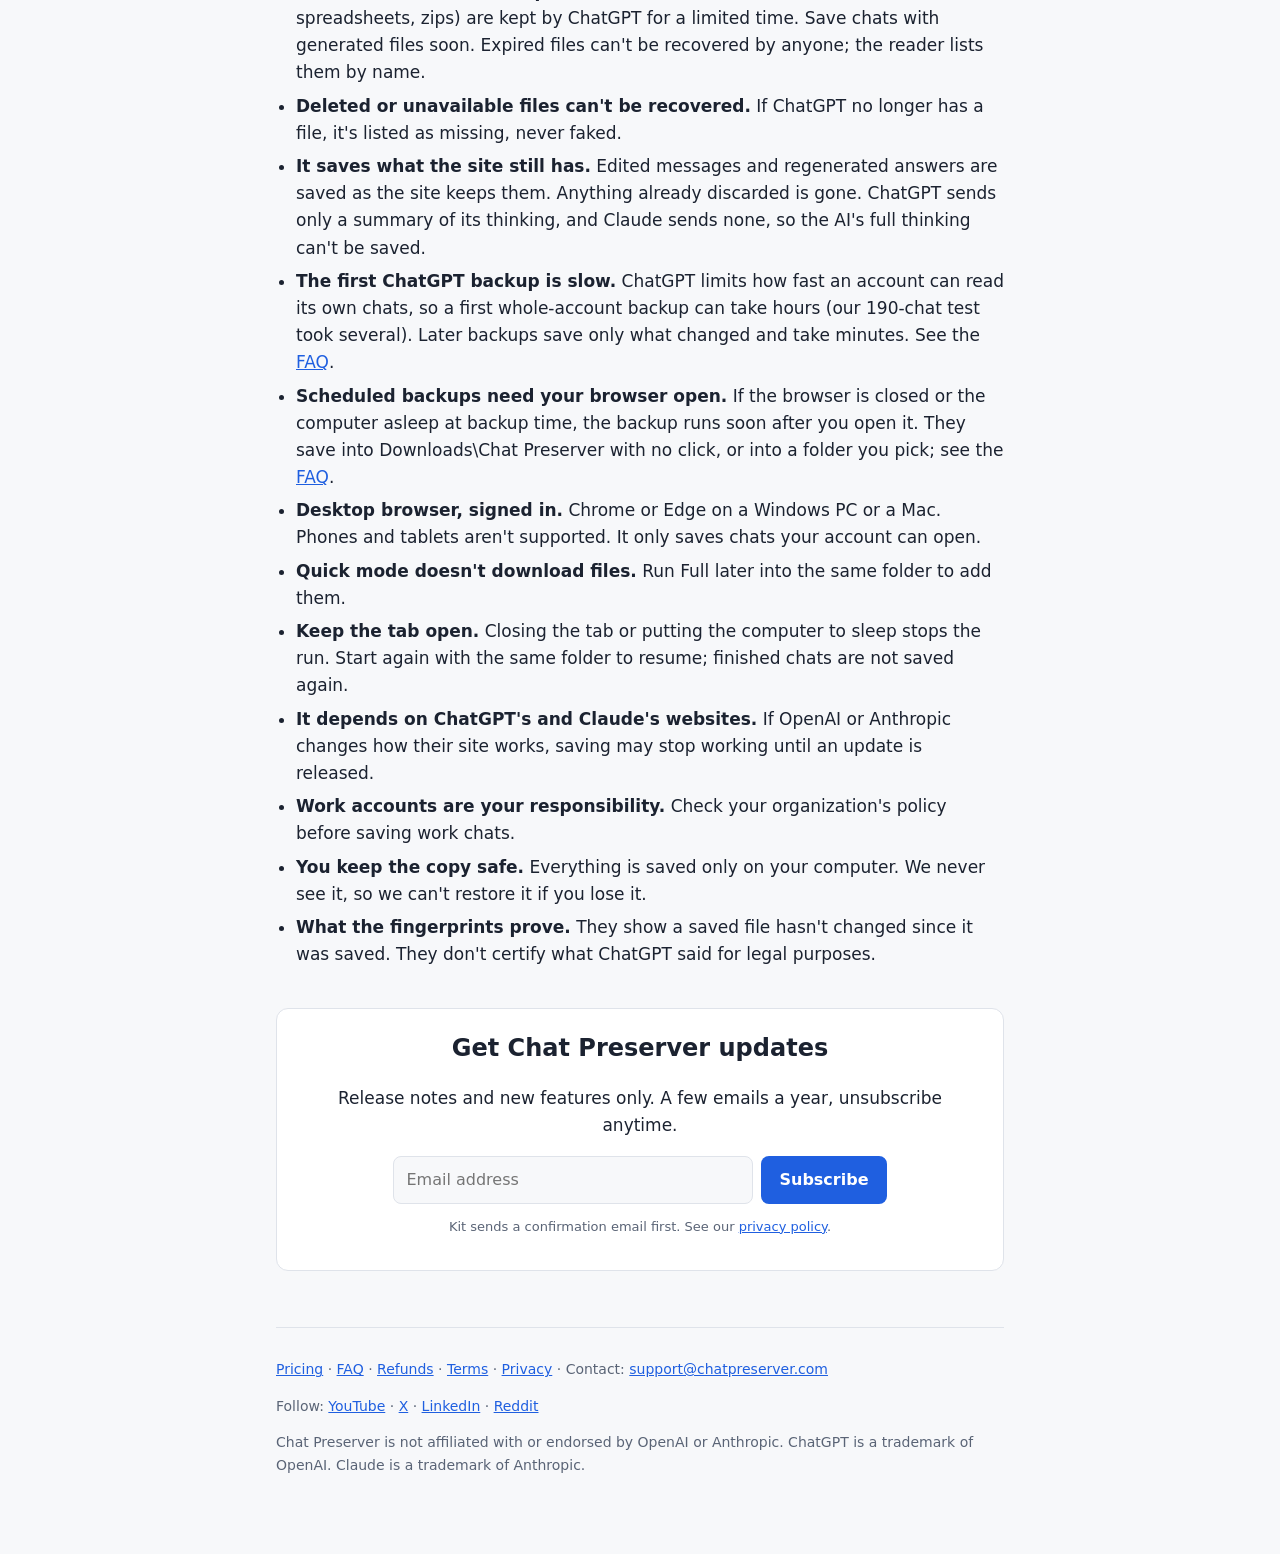
==== commit 8ef09d2a: "FAQ: Start here, step-by-step first backup; link from home Co-Authored-By: Claude Opus 5.5 <noreply@" ====
--- a/index.html
+++ b/index.html
@@ -56,7 +56,7 @@
   <p>If the run is interrupted, start it again with the same folder: chats and files already saved are skipped, and it picks up where it stopped.</p>
 
   <h2>Back up your whole account, every night</h2>
-  <p>Press <strong>Back up everything</strong> once and Chat Preserver saves every chat and project in your account into one folder, with an index page for all of it. Turn on the nightly schedule and it does it again by itself, saving only what is new or changed. When a chat changes, the new copy goes into a dated folder next to the old one, so earlier versions are kept.</p>
+  <p>Press <strong>Back up everything</strong> once and Chat Preserver saves every chat and project in your account into one folder, with an index page for all of it. Turn on the nightly schedule and it does it again by itself, saving only what is new or changed. When a chat changes, the new copy goes into a dated folder next to the old one, so earlier versions are kept. New to it? Follow the <a href="faq/#start">first-backup steps</a>.</p>
 
   <h2>ChatGPT and Claude, one purchase</h2>
   <p>Claude chats and projects get the same treatment: every message, the files, the project's threads and shared folder, and Claude's published pages and Docs, each checked and in the offline reader. One Pro purchase covers both sites, and one page searches the backups of both.</p>
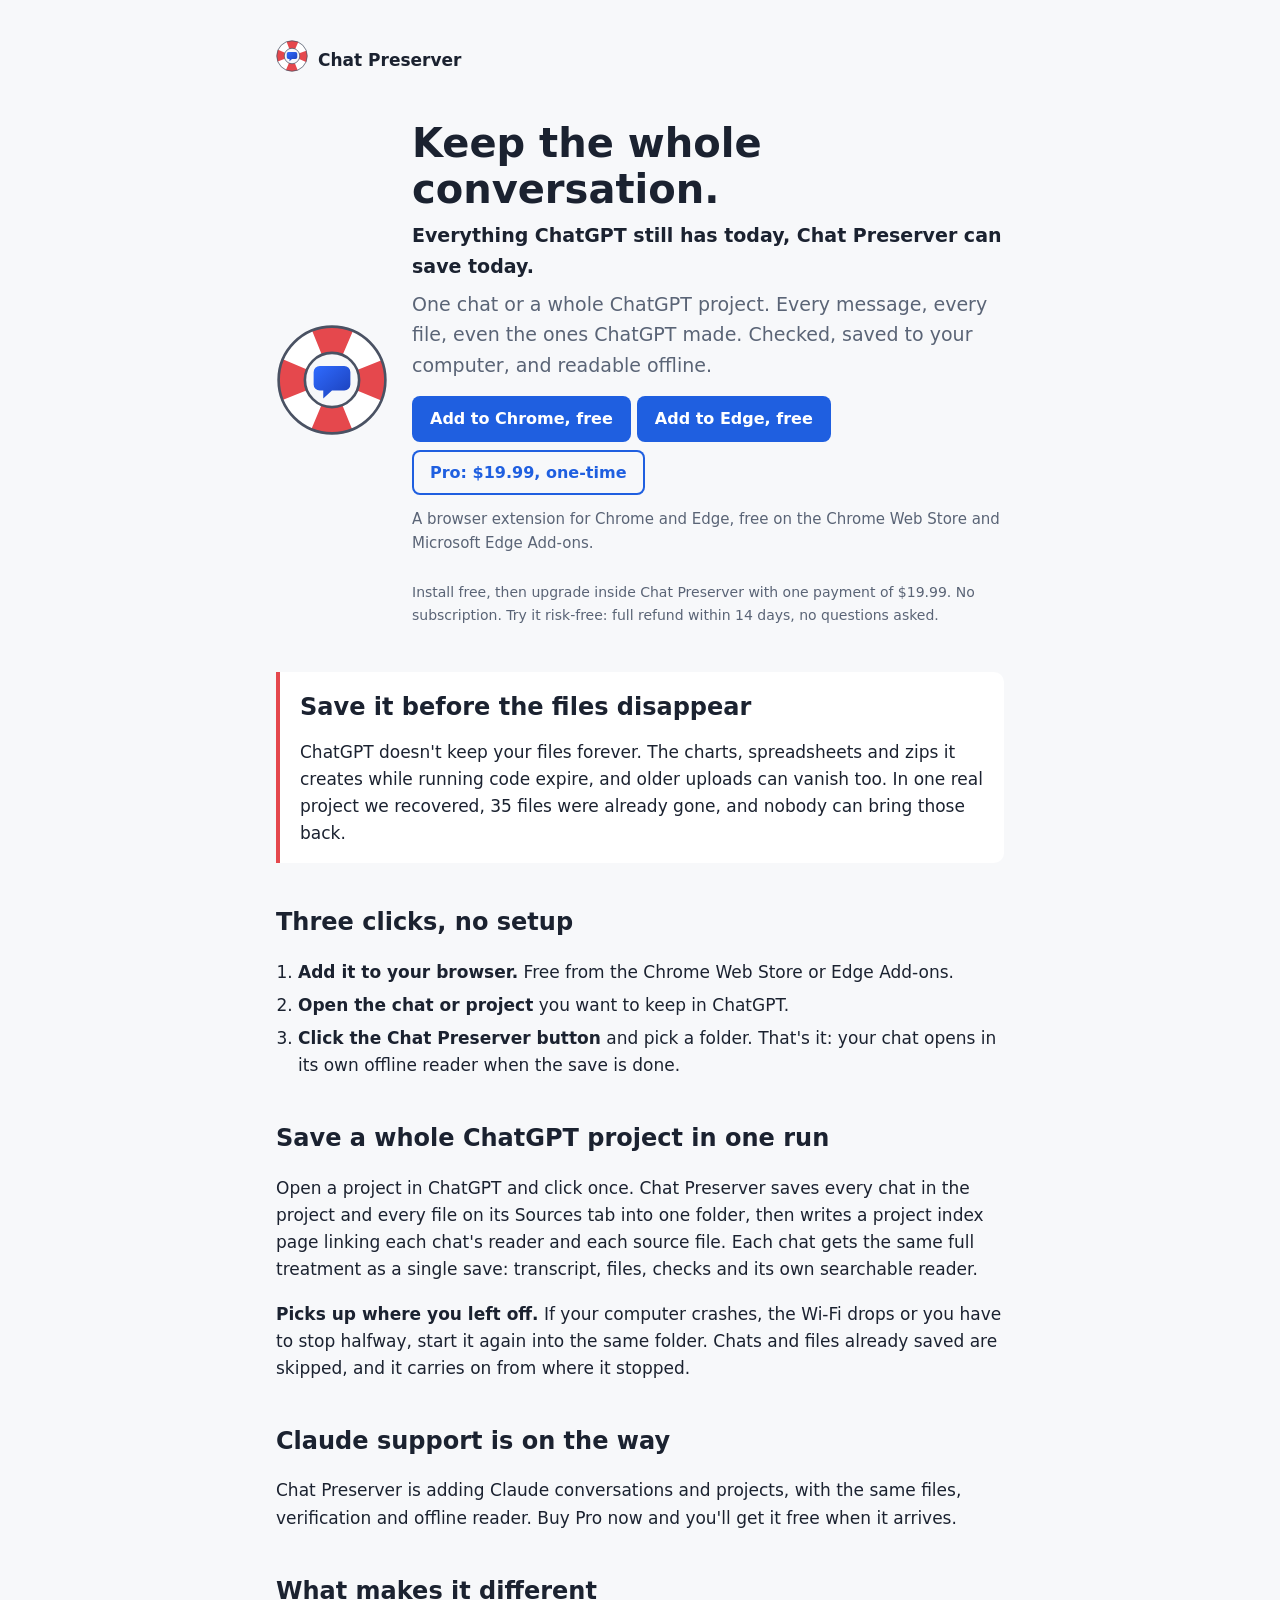
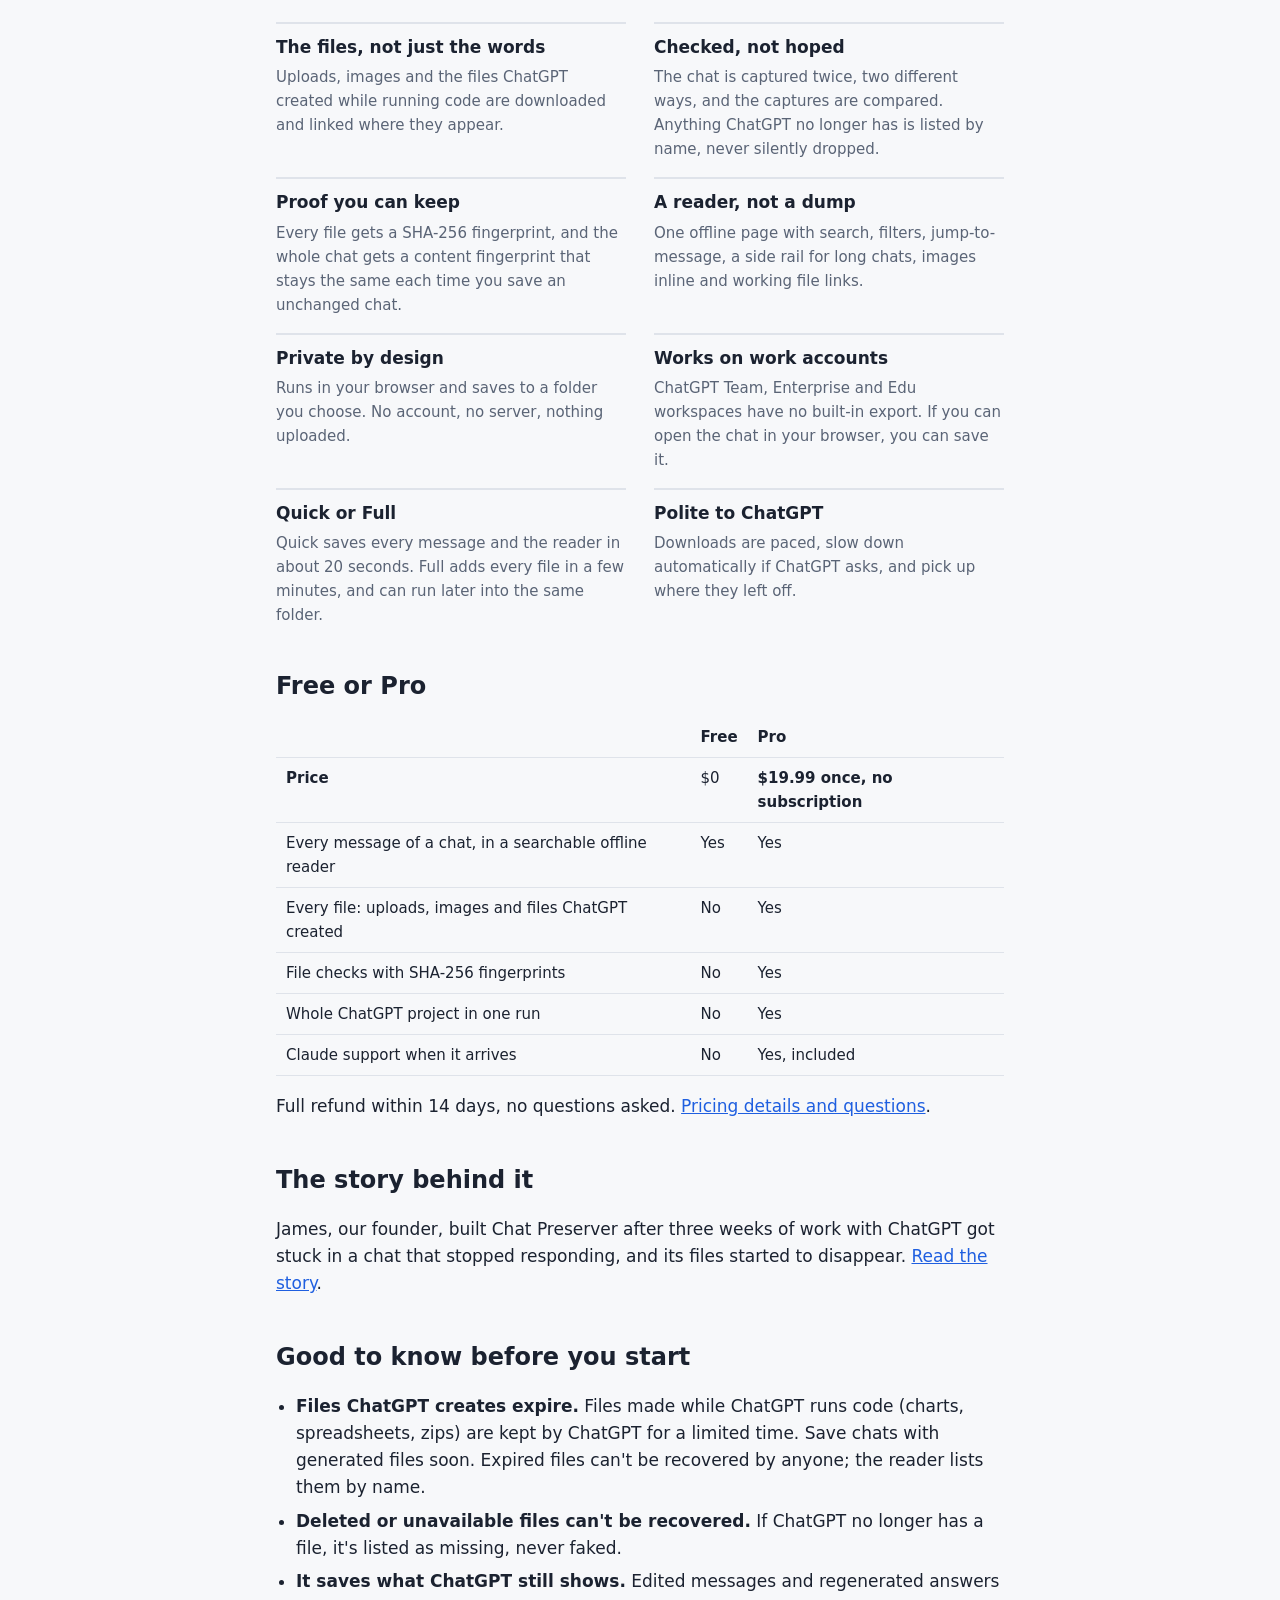
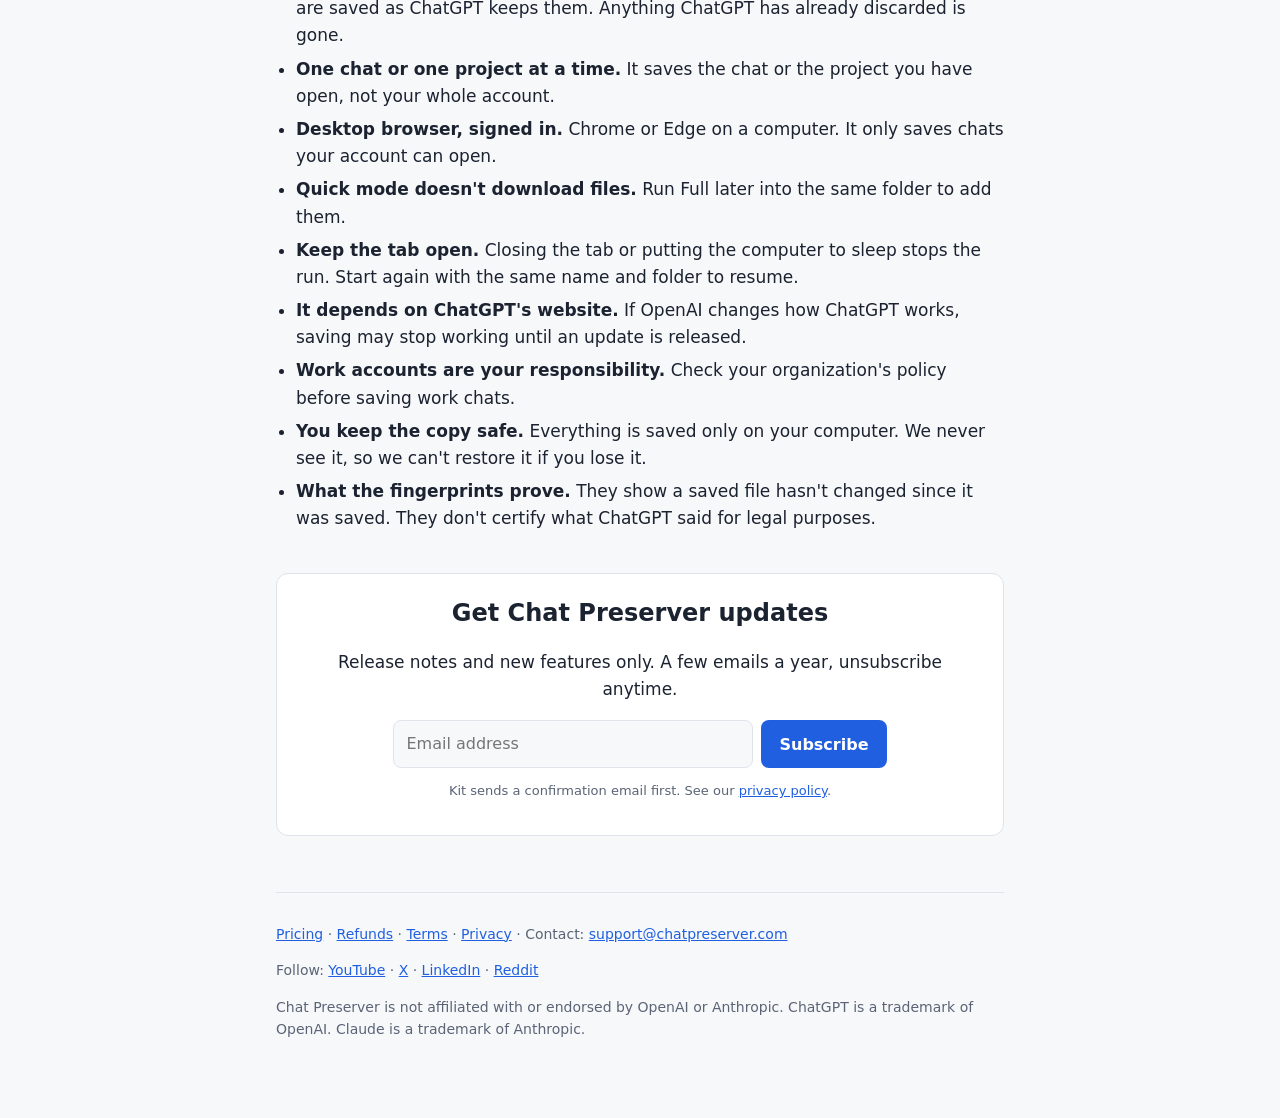
==== commit 9b3b97c1: "Merge 4218cee1b5c77a98f4b21666427a44198849bc90 into c452ce936ae47f8af75a593bddd904e4dd791ae0" ====
--- a/index.html
+++ b/index.html
@@ -4,8 +4,8 @@
 <meta charset="utf-8">
 <meta name="viewport" content="width=device-width, initial-scale=1">
 <meta name="color-scheme" content="light dark">
-<title>Chat Preserver: back up your ChatGPT and Claude chats, with their files</title>
-<meta name="description" content="Back up your whole ChatGPT and Claude account, every night: every chat, project and file, checked, versioned and in a searchable offline reader.">
+<title>Chat Preserver: save whole ChatGPT chats and projects, with their files</title>
+<meta name="description" content="Save a whole ChatGPT chat, or a whole ChatGPT project in one run: every message, every file (even the ones ChatGPT made), checked and in a searchable offline reader.">
 <link rel="icon" href="favicon.png">
 <link rel="stylesheet" href="style.css">
 </head>
@@ -17,52 +17,31 @@
     <img src="icon.svg" alt="Chat Preserver icon: a chat bubble inside a life ring">
     <div>
       <h1>Keep the whole conversation.</h1>
-      <p class="sub">ChatGPT and Claude. One chat, one project or your whole account, every night. Every message, every file, even the ones the AI made. Checked, saved to your computer, and readable offline.</p>
-      <p class="cta"><a class="button" href="https://chromewebstore.google.com/detail/lnanhkpmopngcncfocjbonpcolkplkpj">Add to Chrome, free</a><a class="button" href="https://microsoftedge.microsoft.com/addons/detail/ndkpbcppocceaidgeeogmkhkhfbmdhgp">Add to Edge, free</a><a class="button secondary" href="pricing/">Pro: $19.99 launch price, one-time</a><br><span>A browser extension for Chrome and Edge on Windows and Mac, free on the Chrome Web Store and Microsoft Edge Add-ons.</span></p>
-      <p class="signup"><span>Install free, then upgrade inside Chat Preserver with one payment. 3.0 launch price: $19.99 until December 1, 2026, then $29.99. Bought Pro for 2.x? 3.0 is included. No subscription. Try it risk-free: full refund within 14 days, no questions asked.</span></p>
+      <p class="tagline"><strong>Everything ChatGPT still has today, Chat Preserver can save today.</strong></p>
+      <p class="sub">One chat or a whole ChatGPT project. Every message, every file, even the ones ChatGPT made. Checked, saved to your computer, and readable offline.</p>
+      <p class="cta"><a class="button" href="https://chromewebstore.google.com/detail/lnanhkpmopngcncfocjbonpcolkplkpj">Add to Chrome, free</a><a class="button" href="https://microsoftedge.microsoft.com/addons/detail/ndkpbcppocceaidgeeogmkhkhfbmdhgp">Add to Edge, free</a><a class="button secondary" href="pricing/">Pro: $19.99, one-time</a><br><span>A browser extension for Chrome and Edge, free on the Chrome Web Store and Microsoft Edge Add-ons.</span></p>
+      <p class="signup"><span>Install free, then upgrade inside Chat Preserver with one payment of $19.99. No subscription. Try it risk-free: full refund within 14 days, no questions asked.</span></p>
     </div>
-  </section>
-
-  <section class="plans" id="plans">
-    <div>
-      <h3>Free</h3>
-      <p class="price">$0</p>
-      <ul>
-        <li>Quick recovery of any ChatGPT or Claude chat</li>
-        <li>Every message, with a searchable offline reader</li>
-        <li>Markdown transcript, Copy and Save as PDF</li>
-      </ul>
-    </div>
-    <div>
-      <h3>Pro</h3>
-      <p class="price">$19.99 one-time <span>launch price, $29.99 from December 1, 2026</span></p>
-      <ul>
-        <li>Everything in Free, plus every file, each checked with a SHA-256 fingerprint</li>
-        <li>Whole projects and whole-account backups</li>
-        <li>Nightly scheduled backups, dated versions, Find a file</li>
-        <li>ChatGPT and Claude, one purchase. Full refund within 14 days</li>
-      </ul>
-    </div>
-    <p class="more"><a href="pricing/">Compare Free and Pro in full</a></p>
   </section>
 
   <div class="urgent">
     <h2>Save it before the files disappear</h2>
-    <p>ChatGPT doesn't keep your files forever. The charts, spreadsheets and zips it creates while running code expire, and older uploads can vanish too. In one real project we recovered, 35 files were already gone, and nobody can bring those back. Everything ChatGPT still has today, Chat Preserver can save today.</p>
+    <p>ChatGPT doesn't keep your files forever. The charts, spreadsheets and zips it creates while running code expire, and older uploads can vanish too. In one real project we recovered, 35 files were already gone, and nobody can bring those back.</p>
   </div>
+
+  <h2>Three clicks, no setup</h2>
+  <ol class="steps">
+    <li><strong>Add it to your browser.</strong> Free from the Chrome Web Store or Edge Add-ons.</li>
+    <li><strong>Open the chat or project</strong> you want to keep in ChatGPT.</li>
+    <li><strong>Click the Chat Preserver button</strong> and pick a folder. That's it: your chat opens in its own offline reader when the save is done.</li>
+  </ol>
 
   <h2>Save a whole ChatGPT project in one run</h2>
   <p>Open a project in ChatGPT and click once. Chat Preserver saves every chat in the project and every file on its Sources tab into one folder, then writes a project index page linking each chat's reader and each source file. Each chat gets the same full treatment as a single save: transcript, files, checks and its own searchable reader.</p>
-  <p>If the run is interrupted, start it again with the same folder: chats and files already saved are skipped, and it picks up where it stopped.</p>
+  <p><strong>Picks up where you left off.</strong> If your computer crashes, the Wi-Fi drops or you have to stop halfway, start it again into the same folder. Chats and files already saved are skipped, and it carries on from where it stopped.</p>
 
-  <h2>Back up your whole account, every night</h2>
-  <p>Press <strong>Back up everything</strong> once and Chat Preserver saves every chat and project in your account into one folder, with an index page for all of it. Turn on the nightly schedule and it does it again by itself, saving only what is new or changed. When a chat changes, the new copy goes into a dated folder next to the old one, so earlier versions are kept. New to it? Follow the <a href="faq/#start">first-backup steps</a>.</p>
-
-  <h2>ChatGPT and Claude, one purchase</h2>
-  <p>Claude chats and projects get the same treatment: every message, the files, the project's threads and shared folder, and Claude's published pages and Docs, each checked and in the offline reader. One Pro purchase covers both sites, and one page searches the backups of both.</p>
-
-  <h2>Find any file, without a full backup</h2>
-  <p>Find a file lists the files across your whole account by name, including files inside zips. Search by name, chat, type, date or size, tick what you need, and only those files are saved. See the <a href="faq/#find">search tips</a>.</p>
+  <h2>Claude support is on the way</h2>
+  <p>Chat Preserver is adding Claude conversations and projects, with the same files, verification and offline reader. Buy Pro now and you'll get it free when it arrives.</p>
 
   <h2>What makes it different</h2>
   <div class="grid">
@@ -76,6 +55,22 @@
     <div><h3>Polite to ChatGPT</h3><p>Downloads are paced, slow down automatically if ChatGPT asks, and pick up where they left off.</p></div>
   </div>
 
+  <section class="pricing-mid" id="pricing">
+    <h2>Free or Pro</h2>
+    <div class="tablewrap"><table>
+      <thead><tr><th></th><th>Free</th><th>Pro</th></tr></thead>
+      <tbody>
+        <tr><td><strong>Price</strong></td><td>$0</td><td><strong>$19.99 once, no subscription</strong></td></tr>
+        <tr><td>Every message of a chat, in a searchable offline reader</td><td>Yes</td><td>Yes</td></tr>
+        <tr><td>Every file: uploads, images and files ChatGPT created</td><td>No</td><td>Yes</td></tr>
+        <tr><td>File checks with SHA-256 fingerprints</td><td>No</td><td>Yes</td></tr>
+        <tr><td>Whole ChatGPT project in one run</td><td>No</td><td>Yes</td></tr>
+        <tr><td>Claude support when it arrives</td><td>No</td><td>Yes, included</td></tr>
+      </tbody>
+    </table></div>
+    <p>Full refund within 14 days, no questions asked. <a href="pricing/">Pricing details and questions</a>.</p>
+  </section>
+
   <h2>The story behind it</h2>
   <p>James, our founder, built Chat Preserver after three weeks of work with ChatGPT got stuck in a chat that stopped responding, and its files started to disappear. <a href="story/">Read the story</a>.</p>
 
@@ -83,13 +78,12 @@
   <ul>
     <li><strong>Files ChatGPT creates expire.</strong> Files made while ChatGPT runs code (charts, spreadsheets, zips) are kept by ChatGPT for a limited time. Save chats with generated files soon. Expired files can't be recovered by anyone; the reader lists them by name.</li>
     <li><strong>Deleted or unavailable files can't be recovered.</strong> If ChatGPT no longer has a file, it's listed as missing, never faked.</li>
-    <li><strong>It saves what the site still has.</strong> Edited messages and regenerated answers are saved as the site keeps them. Anything already discarded is gone. ChatGPT sends only a summary of its thinking, and Claude sends none, so the AI's full thinking can't be saved.</li>
-    <li><strong>The first ChatGPT backup is slow.</strong> ChatGPT limits how fast an account can read its own chats, so a first whole-account backup can take hours (our 190-chat test took several). Later backups save only what changed and take minutes. See the <a href="faq/#first-backup">FAQ</a>.</li>
-    <li><strong>Scheduled backups need your browser open.</strong> If the browser is closed or the computer asleep at backup time, the backup runs soon after you open it. They save into Downloads\Chat Preserver with no click, or into a folder you pick; see the <a href="faq/#schedule">FAQ</a>.</li>
-    <li><strong>Desktop browser, signed in.</strong> Chrome or Edge on a Windows PC or a Mac. Phones and tablets aren't supported. It only saves chats your account can open.</li>
+    <li><strong>It saves what ChatGPT still shows.</strong> Edited messages and regenerated answers are saved as ChatGPT keeps them. Anything ChatGPT has already discarded is gone.</li>
+    <li><strong>One chat or one project at a time.</strong> It saves the chat or the project you have open, not your whole account.</li>
+    <li><strong>Desktop browser, signed in.</strong> Chrome or Edge on a computer. It only saves chats your account can open.</li>
     <li><strong>Quick mode doesn't download files.</strong> Run Full later into the same folder to add them.</li>
-    <li><strong>Keep the tab open.</strong> Closing the tab or putting the computer to sleep stops the run. Start again with the same folder to resume; finished chats are not saved again.</li>
-    <li><strong>It depends on ChatGPT's and Claude's websites.</strong> If OpenAI or Anthropic changes how their site works, saving may stop working until an update is released.</li>
+    <li><strong>Keep the tab open.</strong> Closing the tab or putting the computer to sleep stops the run. Start again with the same name and folder to resume.</li>
+    <li><strong>It depends on ChatGPT's website.</strong> If OpenAI changes how ChatGPT works, saving may stop working until an update is released.</li>
     <li><strong>Work accounts are your responsibility.</strong> Check your organization's policy before saving work chats.</li>
     <li><strong>You keep the copy safe.</strong> Everything is saved only on your computer. We never see it, so we can't restore it if you lose it.</li>
     <li><strong>What the fingerprints prove.</strong> They show a saved file hasn't changed since it was saved. They don't certify what ChatGPT said for legal purposes.</li>
@@ -107,7 +101,7 @@
   </section>
 
   <footer>
-    <p><a href="pricing/">Pricing</a> · <a href="faq/">FAQ</a> · <a href="refunds/">Refunds</a> · <a href="terms/">Terms</a> · <a href="privacy/">Privacy</a> · Contact: <a href="mailto:support@chatpreserver.com">support@chatpreserver.com</a></p>
+    <p><a href="pricing/">Pricing</a> · <a href="refunds/">Refunds</a> · <a href="terms/">Terms</a> · <a href="privacy/">Privacy</a> · Contact: <a href="mailto:support@chatpreserver.com">support@chatpreserver.com</a></p>
     <p>Follow: <a href="https://www.youtube.com/@ChatPreserver">YouTube</a> · <a href="https://x.com/chatpreserver">X</a> · <a href="https://www.linkedin.com/company/chat-preserver">LinkedIn</a> · <a href="https://www.reddit.com/user/ChatPreserverDev">Reddit</a></p>
     <p>Chat Preserver is not affiliated with or endorsed by OpenAI or Anthropic. ChatGPT is a trademark of OpenAI. Claude is a trademark of Anthropic.</p>
   </footer>
